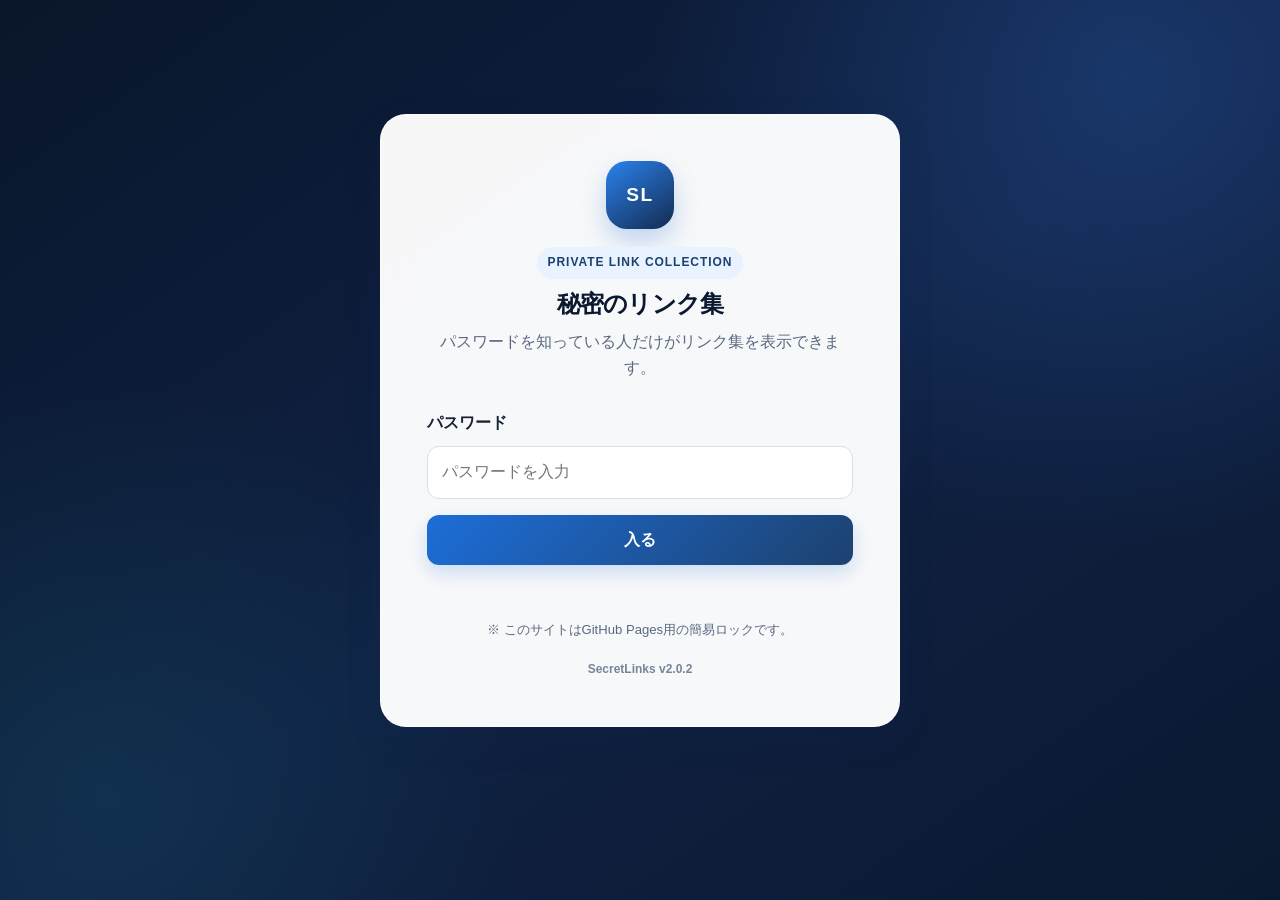
==== index.html @ 255f4581 "Add files via upload" ====
<!DOCTYPE html>
<html lang="ja">
<head>
  <meta charset="UTF-8" />
  <meta name="viewport" content="width=device-width, initial-scale=1.0" />
  <meta name="description" content="自作Webツールをまとめた個人用リンク集" />
  <meta name="theme-color" content="#0d1b33" />
  <meta name="color-scheme" content="light" />
  <title>Secret Links</title>
  <link rel="stylesheet" href="style.css" />
</head>
<body>
  <a class="skip-link" href="#linksTitle">本文へ移動</a>
  <main class="app">
    <section id="loginScreen" class="login-card" aria-labelledby="loginTitle">
      <div class="brand-mark" aria-hidden="true">SL</div>
      <p class="badge">Private Link Collection</p>
      <h1 id="loginTitle">秘密のリンク集</h1>
      <p class="description">パスワードを知っている人だけがリンク集を表示できます。</p>

      <form id="loginForm" class="login-form">
        <label for="passwordInput">パスワード</label>
        <input
          id="passwordInput"
          type="password"
          placeholder="パスワードを入力"
          autocomplete="current-password"
          required
        />
        <button type="submit" class="main-button">入る</button>
      </form>

      <p id="loginMessage" class="message" role="status" aria-live="polite"></p>
      <p class="note">※ このサイトはGitHub Pages用の簡易ロックです。</p>
      <p class="version-label">SecretLinks v2.0.2</p>
    </section>

    <section id="linksScreen" class="links-screen hidden" aria-labelledby="linksTitle">
      <header class="header">
        <div>
          <p class="badge"><span class="status-dot" aria-hidden="true"></span>Unlocked</p>
          <h1 id="linksTitle">リンク集</h1>
          <p class="description">自分で作ったツールをまとめる、自作ツールのホームです。</p>
        </div>
        <button id="logoutButton" class="logout-button" type="button">ログアウト</button>
      </header>

      <section class="portal-tools" aria-label="ツールの検索と表示切り替え">
        <div class="search-box">
          <span aria-hidden="true">🔎</span>
          <input id="searchInput" type="search" placeholder="ツール名・説明から検索" autocomplete="off" />
          <button id="clearSearchButton" class="clear-search hidden" type="button">クリア</button>
        </div>
        <div class="view-filter" aria-label="表示するツール">
          <button class="view-button active" type="button" data-view="all" aria-pressed="true">すべて</button>
          <button class="view-button" type="button" data-view="favorites" aria-pressed="false">★ お気に入り</button>
          <button class="view-button" type="button" data-view="recent" aria-pressed="false">🕘 最近使った</button>
        </div>
      </section>

      <section id="recentSection" class="quick-section hidden" aria-labelledby="recentTitle">
        <div class="quick-heading"><h2 id="recentTitle">最近使ったツール</h2><button id="clearRecentButton" type="button">履歴を消す</button></div>
        <div id="recentGrid" class="quick-grid"></div>
      </section>

      <nav class="category-filter" aria-label="ツールのカテゴリー">
        <button class="filter-button active" type="button" data-category="all" aria-pressed="true">すべて</button>
        <button class="filter-button" type="button" data-category="management" aria-pressed="false">時間・管理</button>
        <button class="filter-button" type="button" data-category="study" aria-pressed="false">文章・学習</button>
        <button class="filter-button" type="button" data-category="selection" aria-pressed="false">抽選・スポーツ</button>
        <button class="filter-button" type="button" data-category="design" aria-pressed="false">デザイン・画像</button>
        <button class="filter-button" type="button" data-category="development" aria-pressed="false">Web・開発</button>
        <button class="filter-button" type="button" data-category="game" aria-pressed="false">ゲーム</button>
      </nav>

      <p id="resultCount" class="result-count" aria-live="polite"></p>
      <section id="linkGrid" class="link-grid" aria-label="ツール一覧"></section>
      <p id="emptyMessage" class="empty-message hidden">条件に合うツールはありません。検索語やカテゴリーを変更してください。</p>
      <footer class="site-footer"><p>SecretLinks <span>v2.0.2</span></p><p>25 tools · Made for iPad and web</p></footer>
    </section>
  </main>

  <script src="script.js"></script>
</body>
</html>
---- style.css ----
:root {
  --navy-950: #0a1830;
  --navy-900: #132b4f;
  --navy-800: #1d416f;
  --blue-600: #1d6ed8;
  --blue-500: #2b82ef;
  --blue-100: #e9f3ff;
  --teal-500: #1aa6a6;
  --surface: #ffffff;
  --surface-soft: #f5f8fc;
  --surface-muted: #eaf0f7;
  --text: #172236;
  --text-soft: #5a6980;
  --border: #d7e0ec;
  --danger: #b4232f;
  --success: #18794e;
  --shadow-sm: 0 2px 10px rgba(20, 46, 82, .08);
  --shadow-md: 0 12px 36px rgba(20, 46, 82, .14);
  --radius-sm: 12px;
  --radius-md: 18px;
  --radius-lg: 26px;
  --focus: 0 0 0 4px rgba(43, 130, 239, .23);
}

* { box-sizing: border-box; }
html { scroll-behavior: smooth; -webkit-text-size-adjust: 100%; }
body {
  margin: 0;
  min-width: 320px;
  min-height: 100dvh;
  color: var(--text);
  background:
    radial-gradient(circle at 8% 0%, rgba(43,130,239,.18), transparent 35%),
    radial-gradient(circle at 95% 15%, rgba(26,166,166,.12), transparent 30%),
    linear-gradient(155deg, #eef5ff 0%, #f7f9fc 48%, #edf6f6 100%);
  font-family: -apple-system, BlinkMacSystemFont, "Hiragino Sans", "Yu Gothic", "Noto Sans JP", sans-serif;
  line-height: 1.65;
}
button, input { font: inherit; }
button, a { -webkit-tap-highlight-color: transparent; }
button { min-height: 44px; cursor: pointer; touch-action: manipulation; }
.hidden { display: none !important; }
.skip-link { position: fixed; left: 16px; top: -80px; z-index: 100; padding: 12px 18px; border-radius: 0 0 12px 12px; color: #fff; background: var(--navy-950); font-weight: 800; }
.skip-link:focus { top: 0; }

.app { width: min(1180px, calc(100% - 32px)); margin: 0 auto; padding: max(24px, env(safe-area-inset-top)) 0 max(40px, env(safe-area-inset-bottom)); }
.login-card { width: min(520px, 100%); margin: clamp(36px, 10vh, 100px) auto; padding: clamp(26px, 5vw, 46px); text-align: center; background: rgba(255,255,255,.94); border: 1px solid rgba(255,255,255,.8); border-radius: var(--radius-lg); box-shadow: var(--shadow-md); backdrop-filter: blur(14px); }
.brand-mark { display: grid; place-items: center; width: 68px; height: 68px; margin: 0 auto 18px; border-radius: 21px; color: #fff; background: linear-gradient(145deg, var(--blue-500), var(--navy-900)); box-shadow: 0 12px 24px rgba(29,110,216,.25); font-size: 1.2rem; font-weight: 900; letter-spacing: .08em; }
.badge { display: inline-flex; align-items: center; gap: 8px; margin: 0 0 10px; padding: 6px 11px; color: var(--navy-800); background: var(--blue-100); border-radius: 999px; font-size: .75rem; font-weight: 850; letter-spacing: .08em; text-transform: uppercase; }
.status-dot { width: 8px; height: 8px; border-radius: 50%; background: var(--success); box-shadow: 0 0 0 3px rgba(24,121,78,.14); }
h1, h2, p { margin-top: 0; }
h1 { margin-bottom: 10px; color: var(--navy-950); line-height: 1.26; letter-spacing: -.03em; }
.description { max-width: 680px; margin-bottom: 0; color: var(--text-soft); }
.login-form { display: grid; gap: 10px; margin-top: 28px; text-align: left; }
.login-form label { font-weight: 800; }
input[type="password"], input[type="search"] { width: 100%; min-height: 50px; border: 1px solid var(--border); border-radius: var(--radius-sm); color: var(--text); background: var(--surface); outline: 0; }
input[type="password"] { padding: 12px 14px; }
input:focus { border-color: var(--blue-500); box-shadow: var(--focus); background: #fff; }
.main-button { margin-top: 6px; padding: 12px 20px; border: 0; border-radius: var(--radius-sm); color: #fff; background: linear-gradient(135deg, var(--blue-600), var(--navy-800)); font-weight: 850; box-shadow: 0 8px 18px rgba(29,110,216,.2); }
.message { min-height: 1.6em; margin: 14px 0 0; font-weight: 800; }
.note { margin: 14px 0 0; color: var(--text-soft); font-size: .82rem; }
.version-label { margin: 20px 0 0; color: #77859a; font-size: .75rem; font-weight: 700; }

.links-screen { padding: clamp(18px, 3vw, 34px); background: rgba(255,255,255,.9); border: 1px solid rgba(255,255,255,.85); border-radius: var(--radius-lg); box-shadow: var(--shadow-md); backdrop-filter: blur(14px); }
.header { display: flex; align-items: flex-start; justify-content: space-between; gap: 24px; padding-bottom: 25px; border-bottom: 1px solid var(--border); }
.logout-button { flex: 0 0 auto; padding: 10px 16px; border: 1px solid #f0bcc2; border-radius: var(--radius-sm); color: var(--danger); background: #fff7f8; font-weight: 800; }
.portal-tools { display: grid; grid-template-columns: minmax(260px, 1fr) auto; gap: 14px; margin: 24px 0 18px; }
.search-box { display: flex; align-items: center; gap: 8px; min-height: 52px; padding: 0 8px 0 14px; border: 1px solid var(--border); border-radius: var(--radius-md); background: var(--surface-soft); }
.search-box:focus-within { border-color: var(--blue-500); box-shadow: var(--focus); background: #fff; }
.search-box input { min-width: 0; padding: 10px 4px; border: 0; background: transparent; box-shadow: none; }
.clear-search { padding: 8px 12px; border: 0; border-radius: 10px; color: var(--blue-600); background: var(--blue-100); font-weight: 800; }
.view-filter { display: grid; grid-template-columns: repeat(3, auto); gap: 8px; }
.view-button, .filter-button { padding: 9px 14px; border: 1px solid var(--border); border-radius: 999px; color: var(--text-soft); background: var(--surface); font-weight: 800; white-space: nowrap; }
.view-button.active, .filter-button.active { color: #fff; border-color: var(--navy-800); background: var(--navy-800); box-shadow: 0 7px 15px rgba(19,43,79,.18); }
.view-button.active::before, .filter-button.active::before { content: "✓ "; }
.filter-nav { display: flex; gap: 8px; overflow-x: auto; padding: 4px 2px 12px; scrollbar-width: thin; }
.quick-section { margin: 0 0 18px; padding: 18px; border: 1px solid #cfe2fb; border-radius: var(--radius-md); background: #f4f9ff; }
.quick-heading { display: flex; align-items: center; justify-content: space-between; gap: 15px; margin-bottom: 12px; }
.quick-heading h2 { margin: 0; font-size: 1rem; color: var(--navy-900); }
.quick-heading button { padding: 8px 12px; border: 1px solid var(--border); border-radius: 10px; color: var(--text-soft); background: #fff; font-weight: 750; }
.quick-grid { display: grid; grid-template-columns: repeat(auto-fit, minmax(180px, 1fr)); gap: 10px; }
.quick-link { display: flex; align-items: center; gap: 10px; min-height: 48px; padding: 10px 12px; border: 1px solid var(--border); border-radius: 12px; color: var(--text); background: #fff; text-decoration: none; }
.quick-link strong { font-size: .87rem; line-height: 1.35; }
.result-count { margin: 3px 2px 14px; color: var(--text-soft); font-size: .9rem; font-weight: 800; }
.link-grid { display: grid; grid-template-columns: repeat(auto-fit, minmax(min(100%, 250px), 1fr)); gap: 16px; }
.link-card { position: relative; min-height: 225px; overflow: hidden; border: 1px solid var(--border); border-radius: var(--radius-md); background: var(--surface); box-shadow: var(--shadow-sm); transition: transform .18s ease, box-shadow .18s ease, border-color .18s ease; }
.card-main-link { display: flex; flex-direction: column; height: 100%; min-height: 225px; padding: 25px 22px 22px; color: inherit; text-decoration: none; }
.card-main-link .icon { display: grid; place-items: center; width: 48px; height: 48px; margin-bottom: 17px; border-radius: 15px; background: var(--blue-100); font-size: 1.45rem; }
.card-main-link h2 { padding-right: 35px; margin-bottom: 8px; color: var(--navy-950); font-size: 1.06rem; line-height: 1.45; }
.card-main-link p { margin-bottom: 0; color: var(--text-soft); font-size: .9rem; }
.favorite-button { position: absolute; z-index: 2; top: 12px; right: 12px; display: grid; place-items: center; width: 44px; height: 44px; padding: 0; border: 1px solid var(--border); border-radius: 50%; color: #8793a5; background: rgba(255,255,255,.94); font-size: 1.25rem; }
.favorite-button.active { color: #aa7000; border-color: #f2cf78; background: #fff9df; }
.empty-message { padding: 30px 18px; border: 1px dashed var(--border); border-radius: var(--radius-md); color: var(--text-soft); background: var(--surface-soft); text-align: center; }
.site-footer { display: flex; justify-content: space-between; gap: 20px; margin-top: 32px; padding-top: 20px; border-top: 1px solid var(--border); color: var(--text-soft); font-size: .8rem; font-weight: 700; }
.site-footer p { margin: 0; }
.site-footer span { color: var(--blue-600); }

button:hover, .quick-link:hover { filter: brightness(.98); }
.link-card:hover { transform: translateY(-3px); border-color: #9fc4f3; box-shadow: 0 14px 28px rgba(20,46,82,.13); }
button:active, .quick-link:active, .link-card:active { transform: translateY(1px) scale(.99); }
a:focus-visible, button:focus-visible, input:focus-visible { outline: 3px solid var(--blue-500); outline-offset: 3px; }

@media (max-width: 820px) {
  .portal-tools { grid-template-columns: 1fr; }
  .view-filter { grid-template-columns: repeat(3, 1fr); }
  .view-button { white-space: normal; line-height: 1.3; }
  .link-grid { grid-template-columns: repeat(2, minmax(0, 1fr)); }
}
@media (max-width: 560px) {
  .app { width: min(100% - 20px, 1180px); padding-top: 12px; }
  .links-screen { padding: 20px 14px; border-radius: 20px; }
  .login-card { margin: 24px auto; padding: 28px 20px; }
  .header { flex-direction: column; }
  .logout-button { width: 100%; }
  .view-filter { grid-template-columns: 1fr; }
  .link-grid { grid-template-columns: 1fr; }
  .link-card, .card-main-link { min-height: 0; }
  .quick-heading, .site-footer { align-items: stretch; flex-direction: column; }
  .quick-heading button { width: 100%; }
}
@media (prefers-reduced-motion: reduce) {
  *, *::before, *::after { scroll-behavior: auto !important; transition: none !important; animation: none !important; }
}
@media (prefers-contrast: more) {
  :root { --border: #8390a2; --text-soft: #334155; }
  .link-card, .search-box, .view-button, .filter-button { border-width: 2px; }
}

/* v2.0.0 navy unified theme */
body {
  color: #f7f9ff;
  background:
    radial-gradient(circle at 88% 8%, rgba(36, 82, 154, .46), transparent 34%),
    radial-gradient(circle at 8% 88%, rgba(26, 166, 166, .12), transparent 30%),
    linear-gradient(145deg, #09162b 0%, #102143 52%, #0b1930 100%);
  background-attachment: fixed;
}

.links-screen {
  background: transparent;
  border: 0;
  border-radius: 0;
  box-shadow: none;
  backdrop-filter: none;
}

.header {
  min-height: 215px;
  align-items: center;
  padding: 28px 22px 34px;
  border-bottom: 0;
}

.header h1 {
  color: #ffffff;
  font-size: clamp(2.35rem, 6vw, 4.8rem);
  letter-spacing: -.045em;
}

.header .description {
  color: #c4cee0;
  font-size: clamp(.96rem, 1.8vw, 1.16rem);
}

.header .badge {
  color: #dbe9ff;
  background: #1b3b6a;
}

.logout-button {
  color: #ffffff;
  border-color: rgba(255,255,255,.16);
  background: #2c4775;
  box-shadow: 0 10px 22px rgba(0,0,0,.16);
}

.portal-tools,
.quick-section,
.filter-nav,
.link-grid,
.result-count,
.empty-message,
.site-footer {
  position: relative;
  z-index: 1;
}

.portal-tools {
  margin-top: 0;
  padding: 22px;
  border-radius: 24px 24px 0 0;
  background: #ffffff;
}

.search-box {
  border-color: #cbd8e8;
  background: #f3f7fc;
}

.view-button,
.filter-button {
  color: #52627a;
  border-color: #cfdaea;
  background: #ffffff;
}

.view-button.active,
.filter-button.active {
  color: #ffffff;
  border-color: #204b82;
  background: #204b82;
}

.quick-section {
  margin: 0;
  padding: 18px 22px 22px;
  border: 0;
  border-radius: 0;
  background: #ffffff;
}

.quick-section:not(.hidden)::before {
  content: "";
  position: absolute;
  inset: 8px 22px 0;
  z-index: -1;
  border: 1px solid #cfe1f7;
  border-radius: 18px;
  background: #f3f8ff;
}

.quick-heading,
.quick-grid {
  margin-left: 18px;
  margin-right: 18px;
}

.filter-nav {
  margin: 0;
  padding: 18px 22px 12px;
  background: #ffffff;
}

.result-count {
  margin: 0;
  padding: 0 24px 14px;
  color: #5a6980;
  background: #ffffff;
}

.link-grid {
  margin: 0;
  padding: 0 22px 28px;
  background: #ffffff;
}

.link-card {
  border-color: #d4dfed;
  background: #ffffff;
  box-shadow: 0 8px 22px rgba(15, 39, 74, .08);
}

.empty-message {
  margin: 0;
  color: #5a6980;
  border: 0;
  border-radius: 0;
  background: #ffffff;
}

.site-footer {
  margin-top: 0;
  padding: 22px 24px 26px;
  color: #9fadc2;
  border-top: 1px solid rgba(255,255,255,.13);
  background: transparent;
}

.site-footer span { color: #8dbfff; }

.login-card {
  color: var(--text);
  background: rgba(255,255,255,.97);
}

.login-card h1 { color: var(--navy-950); }

@media (max-width: 820px) {
  .header { min-height: 185px; }
}

@media (max-width: 560px) {
  .links-screen { padding: 8px 0 0; }
  .header { min-height: 0; padding: 22px 10px 30px; }
  .header h1 { font-size: 2.55rem; }
  .logout-button { width: 100%; }
  .portal-tools { padding: 16px; border-radius: 20px 20px 0 0; }
  .quick-section { padding: 14px 16px 18px; }
  .quick-section:not(.hidden)::before { inset: 5px 16px 0; }
  .quick-heading, .quick-grid { margin-left: 12px; margin-right: 12px; }
  .filter-nav { padding: 15px 16px 10px; }
  .result-count { padding: 0 18px 12px; }
  .link-grid { padding: 0 16px 22px; }
  .site-footer { padding-left: 18px; padding-right: 18px; }
}

/* v2.0.1 category spacing fix */
.filter-nav {
  flex-wrap: wrap;
  gap: 12px;
  overflow-x: visible;
  padding: 26px 28px 18px;
}

.filter-button {
  flex: 0 0 auto;
  min-height: 50px;
  padding: 10px 18px;
  line-height: 1.35;
}

.result-count {
  padding: 2px 30px 22px;
}

.link-grid {
  padding-top: 4px;
}

@media (max-width: 820px) {
  .filter-nav {
    gap: 10px;
    padding: 22px 22px 16px;
  }

  .filter-button {
    min-height: 48px;
    padding: 9px 15px;
  }

  .result-count {
    padding: 2px 24px 20px;
  }
}

@media (max-width: 560px) {
  .filter-nav {
    display: grid;
    grid-template-columns: repeat(2, minmax(0, 1fr));
    gap: 10px;
    padding: 20px 16px 16px;
  }

  .filter-button {
    width: 100%;
    white-space: normal;
  }

  .filter-button:first-child,
  .filter-button:last-child {
    grid-column: auto;
  }

  .result-count {
    padding: 2px 18px 18px;
  }
}

/* v2.0.2 category section vertical spacing fix */
.filter-nav {
  margin-top: 28px;
  padding: 24px 28px 16px;
  border-radius: 24px 24px 0 0;
  background: #ffffff;
}

.result-count {
  margin: 0;
  padding: 8px 30px 26px;
  background: #ffffff;
}

.link-grid {
  padding-top: 28px;
  border-top: 1px solid #e2e9f2;
}

@media (max-width: 820px) {
  .filter-nav {
    margin-top: 24px;
    padding: 22px 22px 14px;
  }

  .result-count {
    padding: 8px 24px 22px;
  }

  .link-grid {
    padding-top: 24px;
  }
}

@media (max-width: 560px) {
  .filter-nav {
    margin-top: 20px;
    padding: 20px 16px 14px;
    border-radius: 20px 20px 0 0;
  }

  .result-count {
    padding: 8px 18px 20px;
  }

  .link-grid {
    padding-top: 20px;
  }
}
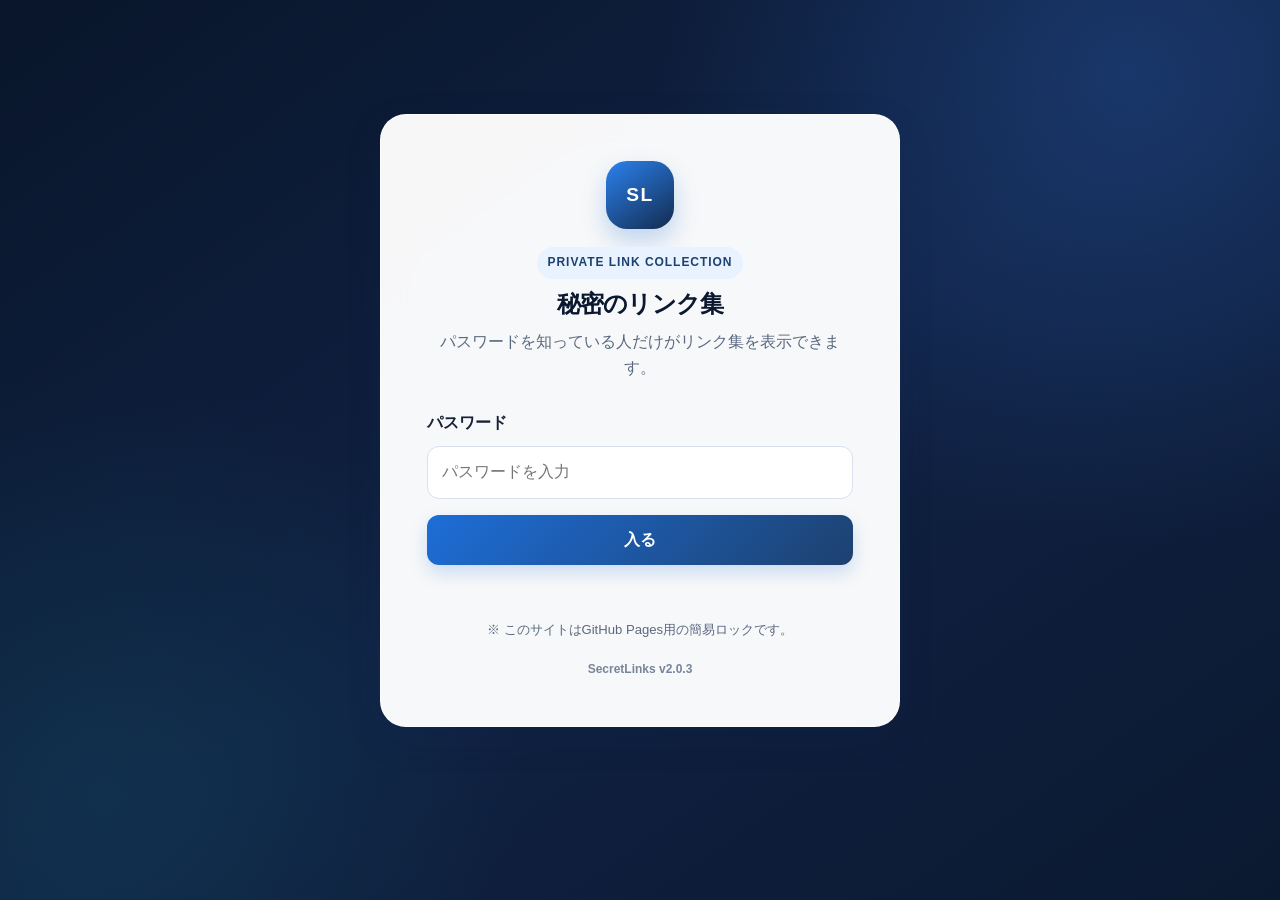
==== commit 567a63da: "Add files via upload" ====
--- a/index.html
+++ b/index.html
@@ -7,7 +7,7 @@
   <meta name="theme-color" content="#0d1b33" />
   <meta name="color-scheme" content="light" />
   <title>Secret Links</title>
-  <link rel="stylesheet" href="style.css" />
+  <link rel="stylesheet" href="style.css?v=203" />
 </head>
 <body>
   <a class="skip-link" href="#linksTitle">本文へ移動</a>
@@ -32,7 +32,7 @@
 
       <p id="loginMessage" class="message" role="status" aria-live="polite"></p>
       <p class="note">※ このサイトはGitHub Pages用の簡易ロックです。</p>
-      <p class="version-label">SecretLinks v2.0.2</p>
+      <p class="version-label">SecretLinks v2.0.3</p>
     </section>
 
     <section id="linksScreen" class="links-screen hidden" aria-labelledby="linksTitle">
@@ -76,10 +76,10 @@
       <p id="resultCount" class="result-count" aria-live="polite"></p>
       <section id="linkGrid" class="link-grid" aria-label="ツール一覧"></section>
       <p id="emptyMessage" class="empty-message hidden">条件に合うツールはありません。検索語やカテゴリーを変更してください。</p>
-      <footer class="site-footer"><p>SecretLinks <span>v2.0.2</span></p><p>25 tools · Made for iPad and web</p></footer>
+      <footer class="site-footer"><p>SecretLinks <span>v2.0.3</span></p><p>25 tools · Made for iPad and web</p></footer>
     </section>
   </main>
 
-  <script src="script.js"></script>
+  <script src="script.js?v=203"></script>
 </body>
 </html>
--- a/style.css
+++ b/style.css
@@ -415,3 +415,66 @@
     padding-top: 20px;
   }
 }
+
+/* v2.0.3 actual category selector fix */
+.category-filter {
+  display: flex;
+  flex-wrap: wrap;
+  gap: 12px;
+  overflow: visible;
+  margin: 32px 0 0;
+  padding: 26px 30px 18px;
+  border-radius: 24px 24px 0 0;
+  background: #ffffff;
+}
+
+.category-filter + .result-count {
+  margin: 0;
+  padding: 10px 30px 30px;
+  background: #ffffff;
+}
+
+.category-filter + .result-count + .link-grid {
+  padding-top: 30px;
+  border-top: 1px solid #e2e9f2;
+}
+
+@media (max-width: 820px) {
+  .category-filter {
+    gap: 10px;
+    margin-top: 28px;
+    padding: 24px 24px 16px;
+  }
+
+  .category-filter + .result-count {
+    padding: 10px 24px 26px;
+  }
+
+  .category-filter + .result-count + .link-grid {
+    padding-top: 26px;
+  }
+}
+
+@media (max-width: 560px) {
+  .category-filter {
+    display: grid;
+    grid-template-columns: repeat(2, minmax(0, 1fr));
+    gap: 10px;
+    margin-top: 22px;
+    padding: 20px 16px 16px;
+    border-radius: 20px 20px 0 0;
+  }
+
+  .category-filter .filter-button {
+    width: 100%;
+    white-space: normal;
+  }
+
+  .category-filter + .result-count {
+    padding: 10px 18px 22px;
+  }
+
+  .category-filter + .result-count + .link-grid {
+    padding-top: 22px;
+  }
+}
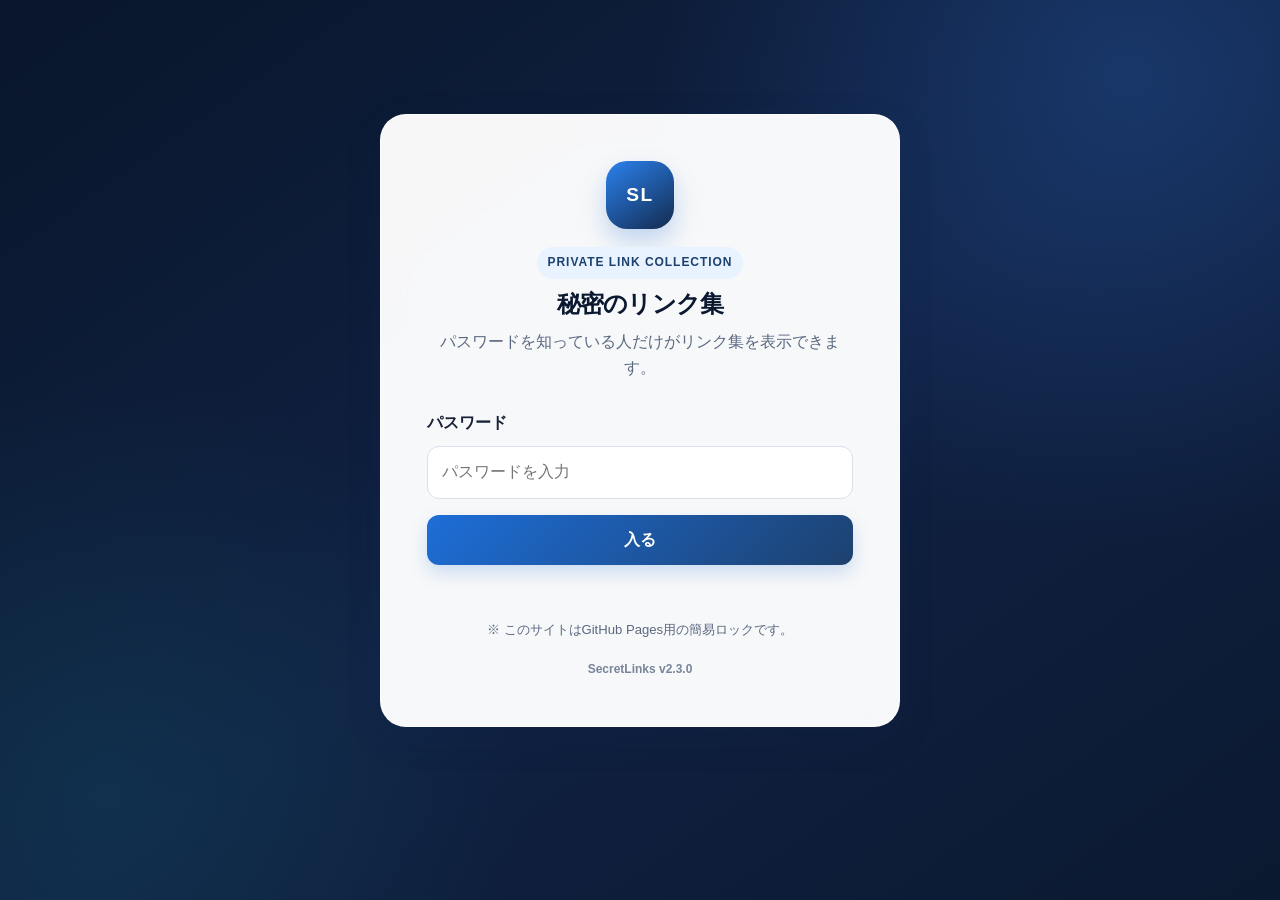
==== commit 35ba3f99: "Add files via upload" ====
--- a/index.html
+++ b/index.html
@@ -8,6 +8,11 @@
   <meta name="color-scheme" content="light" />
   <title>Secret Links</title>
   <link rel="stylesheet" href="style.css?v=203" />
+  <link rel="manifest" href="manifest.webmanifest?v=230" />
+  <link rel="apple-touch-icon" href="icons/icon-192.png?v=230" />
+  <meta name="apple-mobile-web-app-capable" content="yes" />
+  <meta name="apple-mobile-web-app-status-bar-style" content="black-translucent" />
+  <meta name="apple-mobile-web-app-title" content="SecretLinks" />
 </head>
 <body>
   <a class="skip-link" href="#linksTitle">本文へ移動</a>
@@ -32,7 +37,7 @@
 
       <p id="loginMessage" class="message" role="status" aria-live="polite"></p>
       <p class="note">※ このサイトはGitHub Pages用の簡易ロックです。</p>
-      <p class="version-label">SecretLinks v2.0.3</p>
+      <p class="version-label">SecretLinks v2.3.0</p>
     </section>
 
     <section id="linksScreen" class="links-screen hidden" aria-labelledby="linksTitle">
@@ -76,10 +81,19 @@
       <p id="resultCount" class="result-count" aria-live="polite"></p>
       <section id="linkGrid" class="link-grid" aria-label="ツール一覧"></section>
       <p id="emptyMessage" class="empty-message hidden">条件に合うツールはありません。検索語やカテゴリーを変更してください。</p>
-      <footer class="site-footer"><p>SecretLinks <span>v2.0.3</span></p><p>25 tools · Made for iPad and web</p></footer>
+      <footer class="site-footer"><p>SecretLinks <span>v2.3.0</span></p><p>25 tools · Made for iPad and web</p></footer>
     </section>
   </main>
 
   <script src="script.js?v=203"></script>
+  <script>
+    if ("serviceWorker" in navigator) {
+      window.addEventListener("load", () => {
+        navigator.serviceWorker.register("./sw.js?v=230").catch((error) => {
+          console.error("Service Worker registration failed:", error);
+        });
+      });
+    }
+  </script>
 </body>
 </html>
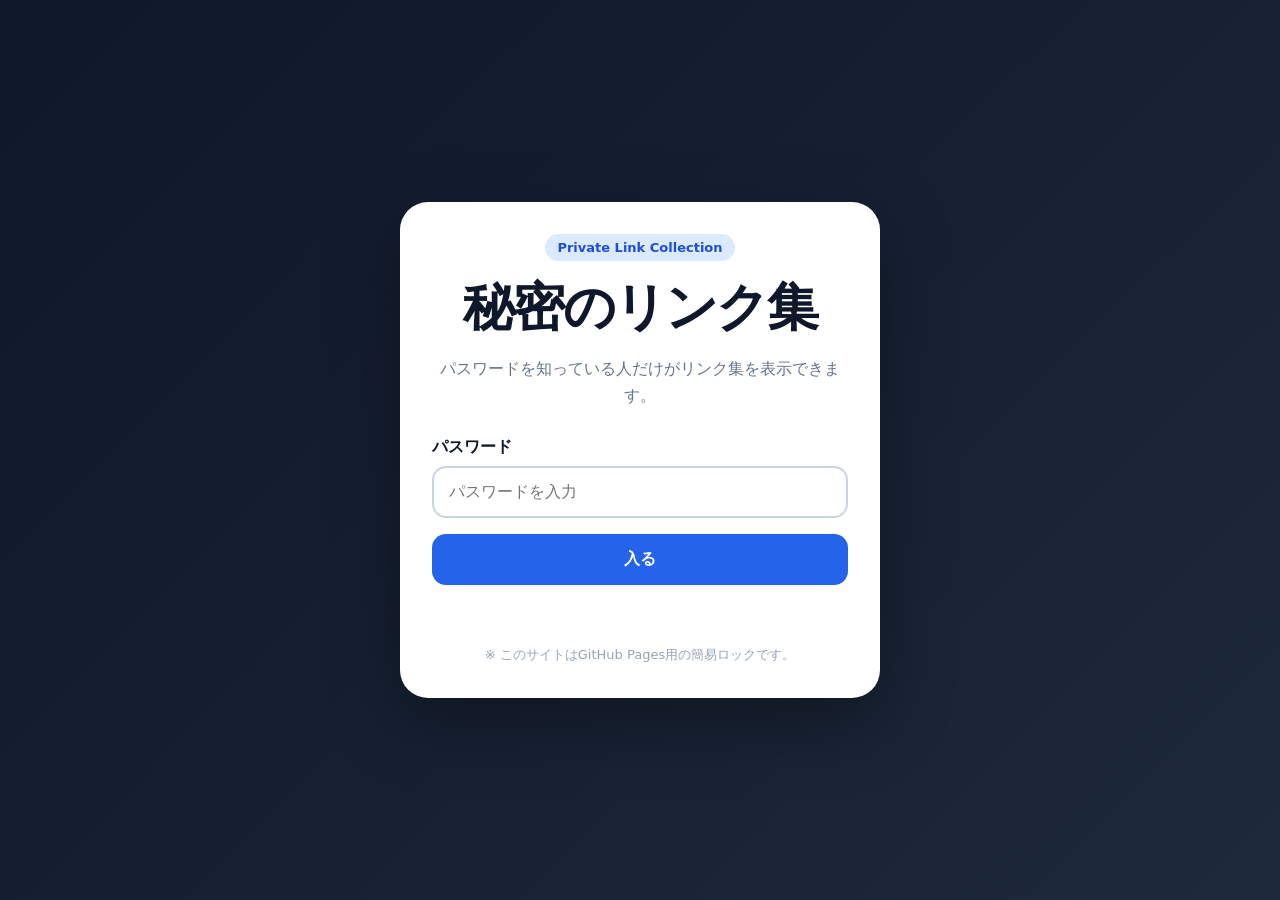
==== commit 85ea2122: "Add files via upload" ====
--- a/index.html
+++ b/index.html
@@ -4,21 +4,12 @@
   <meta charset="UTF-8" />
   <meta name="viewport" content="width=device-width, initial-scale=1.0" />
   <meta name="description" content="自作Webツールをまとめた個人用リンク集" />
-  <meta name="theme-color" content="#0d1b33" />
-  <meta name="color-scheme" content="light" />
   <title>Secret Links</title>
-  <link rel="stylesheet" href="style.css?v=203" />
-  <link rel="manifest" href="manifest.webmanifest?v=230" />
-  <link rel="apple-touch-icon" href="icons/icon-192.png?v=230" />
-  <meta name="apple-mobile-web-app-capable" content="yes" />
-  <meta name="apple-mobile-web-app-status-bar-style" content="black-translucent" />
-  <meta name="apple-mobile-web-app-title" content="SecretLinks" />
+  <link rel="stylesheet" href="style.css" />
 </head>
 <body>
-  <a class="skip-link" href="#linksTitle">本文へ移動</a>
   <main class="app">
     <section id="loginScreen" class="login-card" aria-labelledby="loginTitle">
-      <div class="brand-mark" aria-hidden="true">SL</div>
       <p class="badge">Private Link Collection</p>
       <h1 id="loginTitle">秘密のリンク集</h1>
       <p class="description">パスワードを知っている人だけがリンク集を表示できます。</p>
@@ -37,15 +28,14 @@
 
       <p id="loginMessage" class="message" role="status" aria-live="polite"></p>
       <p class="note">※ このサイトはGitHub Pages用の簡易ロックです。</p>
-      <p class="version-label">SecretLinks v2.3.0</p>
     </section>
 
     <section id="linksScreen" class="links-screen hidden" aria-labelledby="linksTitle">
       <header class="header">
         <div>
-          <p class="badge"><span class="status-dot" aria-hidden="true"></span>Unlocked</p>
+          <p class="badge">Unlocked</p>
           <h1 id="linksTitle">リンク集</h1>
-          <p class="description">自分で作ったツールをまとめる、自作ツールのホームです。</p>
+          <p class="description">自分で作ったツールをまとめるページです。</p>
         </div>
         <button id="logoutButton" class="logout-button" type="button">ログアウト</button>
       </header>
@@ -80,20 +70,10 @@
 
       <p id="resultCount" class="result-count" aria-live="polite"></p>
       <section id="linkGrid" class="link-grid" aria-label="ツール一覧"></section>
-      <p id="emptyMessage" class="empty-message hidden">条件に合うツールはありません。検索語やカテゴリーを変更してください。</p>
-      <footer class="site-footer"><p>SecretLinks <span>v2.3.0</span></p><p>25 tools · Made for iPad and web</p></footer>
+      <p id="emptyMessage" class="empty-message hidden">条件に合うツールはありません。</p>
     </section>
   </main>
 
-  <script src="script.js?v=203"></script>
-  <script>
-    if ("serviceWorker" in navigator) {
-      window.addEventListener("load", () => {
-        navigator.serviceWorker.register("./sw.js?v=230").catch((error) => {
-          console.error("Service Worker registration failed:", error);
-        });
-      });
-    }
-  </script>
+  <script src="script.js"></script>
 </body>
 </html>
--- a/style.css
+++ b/style.css
@@ -1,480 +1,308 @@
-:root {
-  --navy-950: #0a1830;
-  --navy-900: #132b4f;
-  --navy-800: #1d416f;
-  --blue-600: #1d6ed8;
-  --blue-500: #2b82ef;
-  --blue-100: #e9f3ff;
-  --teal-500: #1aa6a6;
-  --surface: #ffffff;
-  --surface-soft: #f5f8fc;
-  --surface-muted: #eaf0f7;
-  --text: #172236;
-  --text-soft: #5a6980;
-  --border: #d7e0ec;
-  --danger: #b4232f;
-  --success: #18794e;
-  --shadow-sm: 0 2px 10px rgba(20, 46, 82, .08);
-  --shadow-md: 0 12px 36px rgba(20, 46, 82, .14);
-  --radius-sm: 12px;
-  --radius-md: 18px;
-  --radius-lg: 26px;
-  --focus: 0 0 0 4px rgba(43, 130, 239, .23);
-}
-
-* { box-sizing: border-box; }
-html { scroll-behavior: smooth; -webkit-text-size-adjust: 100%; }
+* {
+  box-sizing: border-box;
+}
+
 body {
   margin: 0;
-  min-width: 320px;
-  min-height: 100dvh;
-  color: var(--text);
-  background:
-    radial-gradient(circle at 8% 0%, rgba(43,130,239,.18), transparent 35%),
-    radial-gradient(circle at 95% 15%, rgba(26,166,166,.12), transparent 30%),
-    linear-gradient(155deg, #eef5ff 0%, #f7f9fc 48%, #edf6f6 100%);
-  font-family: -apple-system, BlinkMacSystemFont, "Hiragino Sans", "Yu Gothic", "Noto Sans JP", sans-serif;
-  line-height: 1.65;
-}
-button, input { font: inherit; }
-button, a { -webkit-tap-highlight-color: transparent; }
-button { min-height: 44px; cursor: pointer; touch-action: manipulation; }
-.hidden { display: none !important; }
-.skip-link { position: fixed; left: 16px; top: -80px; z-index: 100; padding: 12px 18px; border-radius: 0 0 12px 12px; color: #fff; background: var(--navy-950); font-weight: 800; }
-.skip-link:focus { top: 0; }
-
-.app { width: min(1180px, calc(100% - 32px)); margin: 0 auto; padding: max(24px, env(safe-area-inset-top)) 0 max(40px, env(safe-area-inset-bottom)); }
-.login-card { width: min(520px, 100%); margin: clamp(36px, 10vh, 100px) auto; padding: clamp(26px, 5vw, 46px); text-align: center; background: rgba(255,255,255,.94); border: 1px solid rgba(255,255,255,.8); border-radius: var(--radius-lg); box-shadow: var(--shadow-md); backdrop-filter: blur(14px); }
-.brand-mark { display: grid; place-items: center; width: 68px; height: 68px; margin: 0 auto 18px; border-radius: 21px; color: #fff; background: linear-gradient(145deg, var(--blue-500), var(--navy-900)); box-shadow: 0 12px 24px rgba(29,110,216,.25); font-size: 1.2rem; font-weight: 900; letter-spacing: .08em; }
-.badge { display: inline-flex; align-items: center; gap: 8px; margin: 0 0 10px; padding: 6px 11px; color: var(--navy-800); background: var(--blue-100); border-radius: 999px; font-size: .75rem; font-weight: 850; letter-spacing: .08em; text-transform: uppercase; }
-.status-dot { width: 8px; height: 8px; border-radius: 50%; background: var(--success); box-shadow: 0 0 0 3px rgba(24,121,78,.14); }
-h1, h2, p { margin-top: 0; }
-h1 { margin-bottom: 10px; color: var(--navy-950); line-height: 1.26; letter-spacing: -.03em; }
-.description { max-width: 680px; margin-bottom: 0; color: var(--text-soft); }
-.login-form { display: grid; gap: 10px; margin-top: 28px; text-align: left; }
-.login-form label { font-weight: 800; }
-input[type="password"], input[type="search"] { width: 100%; min-height: 50px; border: 1px solid var(--border); border-radius: var(--radius-sm); color: var(--text); background: var(--surface); outline: 0; }
-input[type="password"] { padding: 12px 14px; }
-input:focus { border-color: var(--blue-500); box-shadow: var(--focus); background: #fff; }
-.main-button { margin-top: 6px; padding: 12px 20px; border: 0; border-radius: var(--radius-sm); color: #fff; background: linear-gradient(135deg, var(--blue-600), var(--navy-800)); font-weight: 850; box-shadow: 0 8px 18px rgba(29,110,216,.2); }
-.message { min-height: 1.6em; margin: 14px 0 0; font-weight: 800; }
-.note { margin: 14px 0 0; color: var(--text-soft); font-size: .82rem; }
-.version-label { margin: 20px 0 0; color: #77859a; font-size: .75rem; font-weight: 700; }
-
-.links-screen { padding: clamp(18px, 3vw, 34px); background: rgba(255,255,255,.9); border: 1px solid rgba(255,255,255,.85); border-radius: var(--radius-lg); box-shadow: var(--shadow-md); backdrop-filter: blur(14px); }
-.header { display: flex; align-items: flex-start; justify-content: space-between; gap: 24px; padding-bottom: 25px; border-bottom: 1px solid var(--border); }
-.logout-button { flex: 0 0 auto; padding: 10px 16px; border: 1px solid #f0bcc2; border-radius: var(--radius-sm); color: var(--danger); background: #fff7f8; font-weight: 800; }
-.portal-tools { display: grid; grid-template-columns: minmax(260px, 1fr) auto; gap: 14px; margin: 24px 0 18px; }
-.search-box { display: flex; align-items: center; gap: 8px; min-height: 52px; padding: 0 8px 0 14px; border: 1px solid var(--border); border-radius: var(--radius-md); background: var(--surface-soft); }
-.search-box:focus-within { border-color: var(--blue-500); box-shadow: var(--focus); background: #fff; }
-.search-box input { min-width: 0; padding: 10px 4px; border: 0; background: transparent; box-shadow: none; }
-.clear-search { padding: 8px 12px; border: 0; border-radius: 10px; color: var(--blue-600); background: var(--blue-100); font-weight: 800; }
-.view-filter { display: grid; grid-template-columns: repeat(3, auto); gap: 8px; }
-.view-button, .filter-button { padding: 9px 14px; border: 1px solid var(--border); border-radius: 999px; color: var(--text-soft); background: var(--surface); font-weight: 800; white-space: nowrap; }
-.view-button.active, .filter-button.active { color: #fff; border-color: var(--navy-800); background: var(--navy-800); box-shadow: 0 7px 15px rgba(19,43,79,.18); }
-.view-button.active::before, .filter-button.active::before { content: "✓ "; }
-.filter-nav { display: flex; gap: 8px; overflow-x: auto; padding: 4px 2px 12px; scrollbar-width: thin; }
-.quick-section { margin: 0 0 18px; padding: 18px; border: 1px solid #cfe2fb; border-radius: var(--radius-md); background: #f4f9ff; }
-.quick-heading { display: flex; align-items: center; justify-content: space-between; gap: 15px; margin-bottom: 12px; }
-.quick-heading h2 { margin: 0; font-size: 1rem; color: var(--navy-900); }
-.quick-heading button { padding: 8px 12px; border: 1px solid var(--border); border-radius: 10px; color: var(--text-soft); background: #fff; font-weight: 750; }
-.quick-grid { display: grid; grid-template-columns: repeat(auto-fit, minmax(180px, 1fr)); gap: 10px; }
-.quick-link { display: flex; align-items: center; gap: 10px; min-height: 48px; padding: 10px 12px; border: 1px solid var(--border); border-radius: 12px; color: var(--text); background: #fff; text-decoration: none; }
-.quick-link strong { font-size: .87rem; line-height: 1.35; }
-.result-count { margin: 3px 2px 14px; color: var(--text-soft); font-size: .9rem; font-weight: 800; }
-.link-grid { display: grid; grid-template-columns: repeat(auto-fit, minmax(min(100%, 250px), 1fr)); gap: 16px; }
-.link-card { position: relative; min-height: 225px; overflow: hidden; border: 1px solid var(--border); border-radius: var(--radius-md); background: var(--surface); box-shadow: var(--shadow-sm); transition: transform .18s ease, box-shadow .18s ease, border-color .18s ease; }
-.card-main-link { display: flex; flex-direction: column; height: 100%; min-height: 225px; padding: 25px 22px 22px; color: inherit; text-decoration: none; }
-.card-main-link .icon { display: grid; place-items: center; width: 48px; height: 48px; margin-bottom: 17px; border-radius: 15px; background: var(--blue-100); font-size: 1.45rem; }
-.card-main-link h2 { padding-right: 35px; margin-bottom: 8px; color: var(--navy-950); font-size: 1.06rem; line-height: 1.45; }
-.card-main-link p { margin-bottom: 0; color: var(--text-soft); font-size: .9rem; }
-.favorite-button { position: absolute; z-index: 2; top: 12px; right: 12px; display: grid; place-items: center; width: 44px; height: 44px; padding: 0; border: 1px solid var(--border); border-radius: 50%; color: #8793a5; background: rgba(255,255,255,.94); font-size: 1.25rem; }
-.favorite-button.active { color: #aa7000; border-color: #f2cf78; background: #fff9df; }
-.empty-message { padding: 30px 18px; border: 1px dashed var(--border); border-radius: var(--radius-md); color: var(--text-soft); background: var(--surface-soft); text-align: center; }
-.site-footer { display: flex; justify-content: space-between; gap: 20px; margin-top: 32px; padding-top: 20px; border-top: 1px solid var(--border); color: var(--text-soft); font-size: .8rem; font-weight: 700; }
-.site-footer p { margin: 0; }
-.site-footer span { color: var(--blue-600); }
-
-button:hover, .quick-link:hover { filter: brightness(.98); }
-.link-card:hover { transform: translateY(-3px); border-color: #9fc4f3; box-shadow: 0 14px 28px rgba(20,46,82,.13); }
-button:active, .quick-link:active, .link-card:active { transform: translateY(1px) scale(.99); }
-a:focus-visible, button:focus-visible, input:focus-visible { outline: 3px solid var(--blue-500); outline-offset: 3px; }
-
-@media (max-width: 820px) {
-  .portal-tools { grid-template-columns: 1fr; }
-  .view-filter { grid-template-columns: repeat(3, 1fr); }
-  .view-button { white-space: normal; line-height: 1.3; }
-  .link-grid { grid-template-columns: repeat(2, minmax(0, 1fr)); }
-}
+  font-family: system-ui, -apple-system, BlinkMacSystemFont, "Segoe UI", sans-serif;
+  background: linear-gradient(135deg, #0f172a, #1e293b);
+  color: #0f172a;
+}
+
+.app {
+  min-height: 100vh;
+  width: min(1100px, 100%);
+  margin: 0 auto;
+  padding: 32px 16px;
+  display: flex;
+  align-items: center;
+  justify-content: center;
+}
+
+.login-card {
+  width: 100%;
+  max-width: 480px;
+  background: #ffffff;
+  border-radius: 28px;
+  padding: 32px;
+  box-shadow: 0 24px 70px rgba(0, 0, 0, 0.35);
+  text-align: center;
+}
+
+.badge {
+  display: inline-block;
+  margin: 0 0 12px;
+  padding: 6px 12px;
+  border-radius: 999px;
+  background: #dbeafe;
+  color: #1d4ed8;
+  font-size: 13px;
+  font-weight: 800;
+}
+
+h1 {
+  margin: 0;
+  font-size: clamp(32px, 6vw, 52px);
+  letter-spacing: -0.04em;
+}
+
+.description {
+  margin: 12px 0 0;
+  color: #64748b;
+  line-height: 1.7;
+}
+
+.login-form {
+  margin-top: 28px;
+  text-align: left;
+}
+
+.login-form label {
+  display: block;
+  margin-bottom: 8px;
+  font-weight: 800;
+}
+
+input {
+  width: 100%;
+  padding: 15px;
+  border: 2px solid #cbd5e1;
+  border-radius: 14px;
+  font-size: 16px;
+  outline: none;
+}
+
+input:focus {
+  border-color: #2563eb;
+}
+
+button {
+  border: none;
+  border-radius: 14px;
+  font-weight: 800;
+  cursor: pointer;
+}
+
+.main-button {
+  width: 100%;
+  margin-top: 16px;
+  padding: 15px;
+  background: #2563eb;
+  color: #ffffff;
+  font-size: 16px;
+}
+
+.main-button:hover {
+  background: #1d4ed8;
+}
+
+.message {
+  min-height: 24px;
+  margin: 16px 0 0;
+  color: #dc2626;
+  font-weight: 700;
+}
+
+.note {
+  margin: 20px 0 0;
+  color: #94a3b8;
+  font-size: 13px;
+  line-height: 1.6;
+}
+
+.hidden {
+  display: none;
+}
+
+.links-screen {
+  width: 100%;
+}
+
+.header {
+  display: flex;
+  justify-content: space-between;
+  align-items: flex-start;
+  gap: 16px;
+  margin-bottom: 28px;
+  color: #ffffff;
+}
+
+.header .description {
+  color: #cbd5e1;
+}
+
+.logout-button {
+  padding: 12px 16px;
+  background: #fee2e2;
+  color: #b91c1c;
+  white-space: nowrap;
+}
+
+.logout-button:hover {
+  background: #fecaca;
+}
+
+.link-grid {
+  display: grid;
+  grid-template-columns: repeat(3, 1fr);
+  gap: 18px;
+}
+
+.link-card {
+  display: block;
+  min-height: 190px;
+  padding: 24px;
+  border-radius: 24px;
+  background: #ffffff;
+  color: #0f172a;
+  text-decoration: none;
+  box-shadow: 0 18px 45px rgba(0, 0, 0, 0.25);
+  transition: transform 0.2s, box-shadow 0.2s;
+}
+
+.link-card:hover {
+  transform: translateY(-6px);
+  box-shadow: 0 24px 60px rgba(0, 0, 0, 0.32);
+}
+
+.icon {
+  display: inline-flex;
+  width: 48px;
+  height: 48px;
+  align-items: center;
+  justify-content: center;
+  border-radius: 16px;
+  background: #eff6ff;
+  font-size: 26px;
+}
+
+.link-card h2 {
+  margin: 18px 0 8px;
+  font-size: 20px;
+}
+
+.link-card p {
+  margin: 0;
+  color: #64748b;
+  line-height: 1.6;
+}
+
+@media (max-width: 860px) {
+  .app {
+    align-items: flex-start;
+  }
+
+  .header {
+    flex-direction: column;
+  }
+
+  .link-grid {
+    grid-template-columns: repeat(2, 1fr);
+  }
+}
+
 @media (max-width: 560px) {
-  .app { width: min(100% - 20px, 1180px); padding-top: 12px; }
-  .links-screen { padding: 20px 14px; border-radius: 20px; }
-  .login-card { margin: 24px auto; padding: 28px 20px; }
-  .header { flex-direction: column; }
-  .logout-button { width: 100%; }
-  .view-filter { grid-template-columns: 1fr; }
-  .link-grid { grid-template-columns: 1fr; }
-  .link-card, .card-main-link { min-height: 0; }
-  .quick-heading, .site-footer { align-items: stretch; flex-direction: column; }
-  .quick-heading button { width: 100%; }
-}
-@media (prefers-reduced-motion: reduce) {
-  *, *::before, *::after { scroll-behavior: auto !important; transition: none !important; animation: none !important; }
-}
-@media (prefers-contrast: more) {
-  :root { --border: #8390a2; --text-soft: #334155; }
-  .link-card, .search-box, .view-button, .filter-button { border-width: 2px; }
-}
-
-/* v2.0.0 navy unified theme */
-body {
-  color: #f7f9ff;
-  background:
-    radial-gradient(circle at 88% 8%, rgba(36, 82, 154, .46), transparent 34%),
-    radial-gradient(circle at 8% 88%, rgba(26, 166, 166, .12), transparent 30%),
-    linear-gradient(145deg, #09162b 0%, #102143 52%, #0b1930 100%);
-  background-attachment: fixed;
-}
-
-.links-screen {
-  background: transparent;
-  border: 0;
-  border-radius: 0;
-  box-shadow: none;
-  backdrop-filter: none;
-}
-
-.header {
-  min-height: 215px;
-  align-items: center;
-  padding: 28px 22px 34px;
-  border-bottom: 0;
-}
-
-.header h1 {
-  color: #ffffff;
-  font-size: clamp(2.35rem, 6vw, 4.8rem);
-  letter-spacing: -.045em;
-}
-
-.header .description {
-  color: #c4cee0;
-  font-size: clamp(.96rem, 1.8vw, 1.16rem);
-}
-
-.header .badge {
-  color: #dbe9ff;
-  background: #1b3b6a;
-}
-
-.logout-button {
-  color: #ffffff;
-  border-color: rgba(255,255,255,.16);
-  background: #2c4775;
-  box-shadow: 0 10px 22px rgba(0,0,0,.16);
-}
-
-.portal-tools,
-.quick-section,
-.filter-nav,
-.link-grid,
-.result-count,
-.empty-message,
-.site-footer {
-  position: relative;
-  z-index: 1;
-}
-
-.portal-tools {
-  margin-top: 0;
-  padding: 22px;
-  border-radius: 24px 24px 0 0;
-  background: #ffffff;
-}
-
-.search-box {
-  border-color: #cbd8e8;
-  background: #f3f7fc;
-}
-
-.view-button,
-.filter-button {
-  color: #52627a;
-  border-color: #cfdaea;
-  background: #ffffff;
-}
-
-.view-button.active,
-.filter-button.active {
-  color: #ffffff;
-  border-color: #204b82;
-  background: #204b82;
-}
-
-.quick-section {
-  margin: 0;
-  padding: 18px 22px 22px;
-  border: 0;
-  border-radius: 0;
-  background: #ffffff;
-}
-
-.quick-section:not(.hidden)::before {
-  content: "";
-  position: absolute;
-  inset: 8px 22px 0;
-  z-index: -1;
-  border: 1px solid #cfe1f7;
-  border-radius: 18px;
-  background: #f3f8ff;
-}
-
-.quick-heading,
-.quick-grid {
-  margin-left: 18px;
-  margin-right: 18px;
-}
-
-.filter-nav {
-  margin: 0;
-  padding: 18px 22px 12px;
-  background: #ffffff;
-}
-
-.result-count {
-  margin: 0;
-  padding: 0 24px 14px;
-  color: #5a6980;
-  background: #ffffff;
-}
-
-.link-grid {
-  margin: 0;
-  padding: 0 22px 28px;
-  background: #ffffff;
-}
-
-.link-card {
-  border-color: #d4dfed;
-  background: #ffffff;
-  box-shadow: 0 8px 22px rgba(15, 39, 74, .08);
-}
-
-.empty-message {
-  margin: 0;
-  color: #5a6980;
-  border: 0;
-  border-radius: 0;
-  background: #ffffff;
-}
-
-.site-footer {
-  margin-top: 0;
-  padding: 22px 24px 26px;
-  color: #9fadc2;
-  border-top: 1px solid rgba(255,255,255,.13);
-  background: transparent;
-}
-
-.site-footer span { color: #8dbfff; }
-
-.login-card {
-  color: var(--text);
-  background: rgba(255,255,255,.97);
-}
-
-.login-card h1 { color: var(--navy-950); }
-
-@media (max-width: 820px) {
-  .header { min-height: 185px; }
-}
-
-@media (max-width: 560px) {
-  .links-screen { padding: 8px 0 0; }
-  .header { min-height: 0; padding: 22px 10px 30px; }
-  .header h1 { font-size: 2.55rem; }
-  .logout-button { width: 100%; }
-  .portal-tools { padding: 16px; border-radius: 20px 20px 0 0; }
-  .quick-section { padding: 14px 16px 18px; }
-  .quick-section:not(.hidden)::before { inset: 5px 16px 0; }
-  .quick-heading, .quick-grid { margin-left: 12px; margin-right: 12px; }
-  .filter-nav { padding: 15px 16px 10px; }
-  .result-count { padding: 0 18px 12px; }
-  .link-grid { padding: 0 16px 22px; }
-  .site-footer { padding-left: 18px; padding-right: 18px; }
-}
-
-/* v2.0.1 category spacing fix */
-.filter-nav {
-  flex-wrap: wrap;
-  gap: 12px;
-  overflow-x: visible;
-  padding: 26px 28px 18px;
-}
-
-.filter-button {
-  flex: 0 0 auto;
-  min-height: 50px;
-  padding: 10px 18px;
-  line-height: 1.35;
-}
-
-.result-count {
-  padding: 2px 30px 22px;
-}
-
-.link-grid {
-  padding-top: 4px;
-}
-
-@media (max-width: 820px) {
-  .filter-nav {
-    gap: 10px;
-    padding: 22px 22px 16px;
-  }
-
-  .filter-button {
-    min-height: 48px;
-    padding: 9px 15px;
-  }
-
-  .result-count {
-    padding: 2px 24px 20px;
-  }
-}
-
-@media (max-width: 560px) {
-  .filter-nav {
-    display: grid;
-    grid-template-columns: repeat(2, minmax(0, 1fr));
-    gap: 10px;
-    padding: 20px 16px 16px;
-  }
-
-  .filter-button {
+  .login-card {
+    padding: 24px;
+    border-radius: 22px;
+  }
+
+  .link-grid {
+    grid-template-columns: 1fr;
+  }
+
+  .logout-button {
     width: 100%;
-    white-space: normal;
-  }
-
-  .filter-button:first-child,
-  .filter-button:last-child {
-    grid-column: auto;
-  }
-
-  .result-count {
-    padding: 2px 18px 18px;
-  }
-}
-
-/* v2.0.2 category section vertical spacing fix */
-.filter-nav {
-  margin-top: 28px;
-  padding: 24px 28px 16px;
-  border-radius: 24px 24px 0 0;
-  background: #ffffff;
-}
-
-.result-count {
-  margin: 0;
-  padding: 8px 30px 26px;
-  background: #ffffff;
-}
-
-.link-grid {
-  padding-top: 28px;
-  border-top: 1px solid #e2e9f2;
-}
-
-@media (max-width: 820px) {
-  .filter-nav {
-    margin-top: 24px;
-    padding: 22px 22px 14px;
-  }
-
-  .result-count {
-    padding: 8px 24px 22px;
-  }
-
-  .link-grid {
-    padding-top: 24px;
-  }
-}
-
-@media (max-width: 560px) {
-  .filter-nav {
-    margin-top: 20px;
-    padding: 20px 16px 14px;
-    border-radius: 20px 20px 0 0;
-  }
-
-  .result-count {
-    padding: 8px 18px 20px;
-  }
-
-  .link-grid {
-    padding-top: 20px;
-  }
-}
-
-/* v2.0.3 actual category selector fix */
+  }
+}
+
+/* カテゴリー絞り込み */
 .category-filter {
   display: flex;
   flex-wrap: wrap;
-  gap: 12px;
-  overflow: visible;
-  margin: 32px 0 0;
-  padding: 26px 30px 18px;
-  border-radius: 24px 24px 0 0;
+  gap: 10px;
+  margin: 0 0 14px;
+}
+
+.filter-button {
+  padding: 10px 14px;
+  border: 1px solid rgba(255, 255, 255, 0.3);
+  border-radius: 999px;
+  background: rgba(255, 255, 255, 0.1);
+  color: #e2e8f0;
+  font-size: 14px;
+  transition: background 0.2s, color 0.2s, transform 0.2s;
+}
+
+.filter-button:hover {
+  background: rgba(255, 255, 255, 0.2);
+  transform: translateY(-2px);
+}
+
+.filter-button.active,
+.filter-button[aria-pressed="true"] {
   background: #ffffff;
-}
-
-.category-filter + .result-count {
-  margin: 0;
-  padding: 10px 30px 30px;
-  background: #ffffff;
-}
-
-.category-filter + .result-count + .link-grid {
-  padding-top: 30px;
-  border-top: 1px solid #e2e9f2;
-}
-
-@media (max-width: 820px) {
-  .category-filter {
-    gap: 10px;
-    margin-top: 28px;
-    padding: 24px 24px 16px;
-  }
-
-  .category-filter + .result-count {
-    padding: 10px 24px 26px;
-  }
-
-  .category-filter + .result-count + .link-grid {
-    padding-top: 26px;
-  }
+  color: #1d4ed8;
+}
+
+.result-count {
+  min-height: 22px;
+  margin: 0 0 16px;
+  color: #cbd5e1;
+  font-size: 14px;
+  font-weight: 700;
+}
+
+.empty-message {
+  margin: 24px 0 0;
+  padding: 24px;
+  border-radius: 20px;
+  background: rgba(255, 255, 255, 0.1);
+  color: #e2e8f0;
+  text-align: center;
+  font-weight: 700;
+}
+
+.link-card:focus-visible,
+.filter-button:focus-visible,
+.logout-button:focus-visible,
+.main-button:focus-visible,
+input:focus-visible {
+  outline: 3px solid #60a5fa;
+  outline-offset: 4px;
 }
 
 @media (max-width: 560px) {
   .category-filter {
-    display: grid;
-    grid-template-columns: repeat(2, minmax(0, 1fr));
-    gap: 10px;
-    margin-top: 22px;
-    padding: 20px 16px 16px;
-    border-radius: 20px 20px 0 0;
-  }
-
-  .category-filter .filter-button {
-    width: 100%;
-    white-space: normal;
-  }
-
-  .category-filter + .result-count {
-    padding: 10px 18px 22px;
-  }
-
-  .category-filter + .result-count + .link-grid {
-    padding-top: 22px;
-  }
-}
+    gap: 8px;
+  }
+
+  .filter-button {
+    flex: 1 1 calc(50% - 8px);
+  }
+}
+
+
+/* 検索・お気に入り・最近使ったツール */
+.portal-tools { display:grid; grid-template-columns:minmax(260px,1fr) auto; gap:12px; margin:0 0 18px; }
+.search-box { display:flex; align-items:center; gap:10px; padding:8px 10px 8px 14px; border:1px solid rgba(255,255,255,.28); border-radius:16px; background:rgba(255,255,255,.11); }
+.search-box input { flex:1; min-width:0; padding:6px 0; border:0; background:transparent; color:#fff; font-size:16px; outline:0; }
+.search-box input::placeholder { color:#cbd5e1; }
+.clear-search { padding:7px 10px; border:0; border-radius:10px; background:rgba(255,255,255,.17); color:#fff; font-weight:800; }
+.view-filter { display:flex; gap:8px; }
+.view-button { padding:11px 14px; border:1px solid rgba(255,255,255,.3); border-radius:14px; background:rgba(255,255,255,.1); color:#e2e8f0; font-weight:800; }
+.view-button.active { background:#fff; color:#1d4ed8; }
+.quick-section { margin:0 0 20px; padding:18px; border:1px solid rgba(255,255,255,.2); border-radius:20px; background:rgba(255,255,255,.08); }
+.quick-heading { display:flex; align-items:center; justify-content:space-between; gap:12px; margin-bottom:12px; }
+.quick-heading h2 { margin:0; color:#fff; font-size:18px; }
+.quick-heading button { padding:7px 10px; border:0; border-radius:10px; background:rgba(255,255,255,.14); color:#e2e8f0; }
+.quick-grid { display:flex; gap:10px; overflow-x:auto; padding-bottom:4px; }
+.quick-link { flex:0 0 190px; display:flex; align-items:center; gap:10px; padding:12px; border-radius:15px; background:#fff; color:#0f172a; text-decoration:none; font-weight:850; }
+.quick-link span { font-size:28px; }
+.link-card { position:relative; }
+.favorite-button { position:absolute; top:13px; right:13px; z-index:2; width:40px; height:40px; border:0; border-radius:50%; background:#e2e8f0; color:#64748b; font-size:21px; line-height:1; }
+.favorite-button.active { background:#fef3c7; color:#d97706; }
+.link-card h2 { padding-right:38px; }
+.view-button:focus-visible,.clear-search:focus-visible,.favorite-button:focus-visible,.quick-heading button:focus-visible { outline:3px solid #60a5fa; outline-offset:4px; }
+@media (max-width:760px){ .portal-tools{grid-template-columns:1fr}.view-filter{display:grid;grid-template-columns:repeat(3,1fr)}.view-button{padding:10px 7px;font-size:13px} }
+@media (max-width:560px){ .quick-link{flex-basis:165px}.search-box{border-radius:14px} }
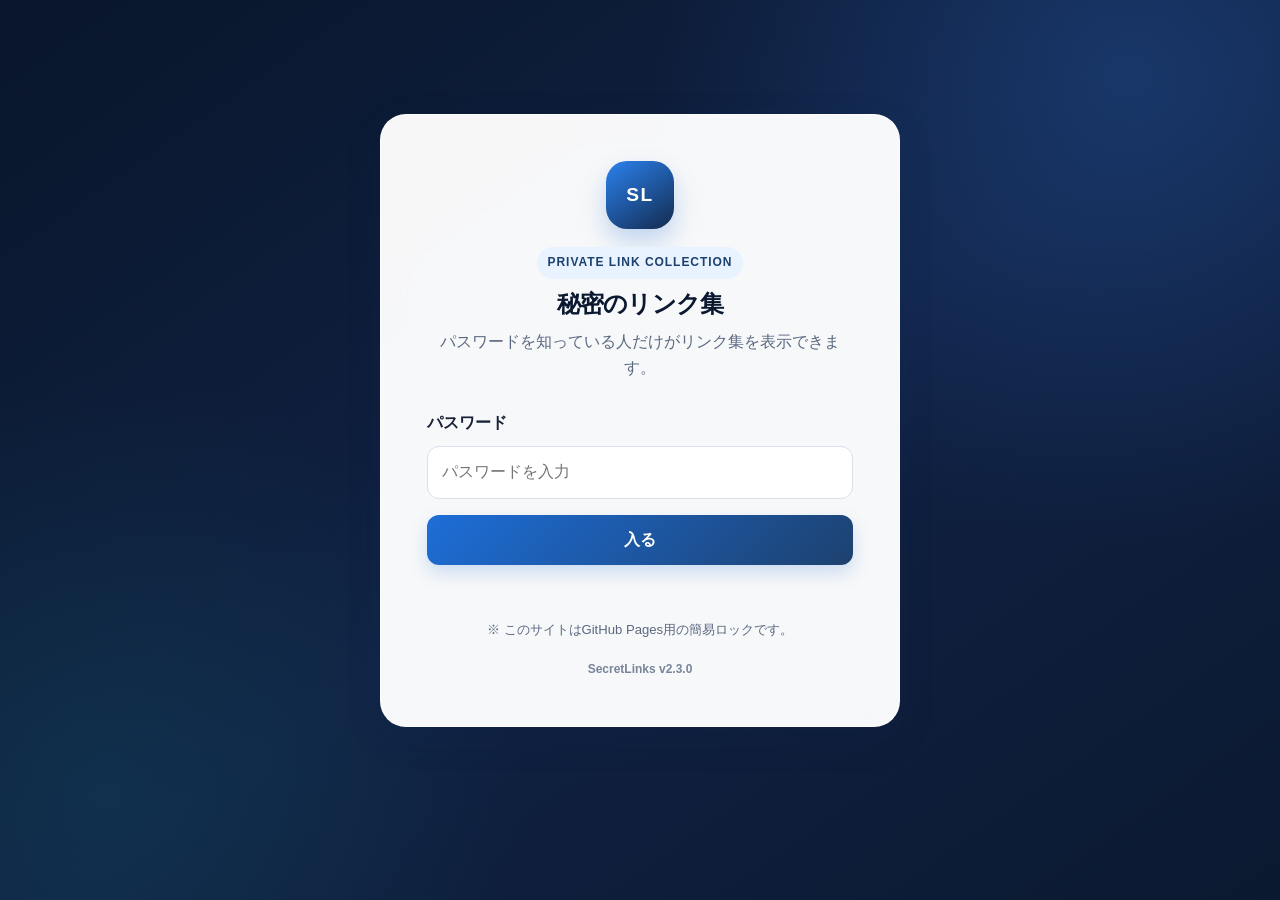
==== commit 7f434e34: "Add files via upload" ====
--- a/index.html
+++ b/index.html
@@ -4,12 +4,21 @@
   <meta charset="UTF-8" />
   <meta name="viewport" content="width=device-width, initial-scale=1.0" />
   <meta name="description" content="自作Webツールをまとめた個人用リンク集" />
+  <meta name="theme-color" content="#0d1b33" />
+  <meta name="color-scheme" content="light" />
   <title>Secret Links</title>
-  <link rel="stylesheet" href="style.css" />
+  <link rel="stylesheet" href="style.css?v=203" />
+  <link rel="manifest" href="manifest.webmanifest?v=230" />
+  <link rel="apple-touch-icon" href="icons/icon-192.png?v=230" />
+  <meta name="apple-mobile-web-app-capable" content="yes" />
+  <meta name="apple-mobile-web-app-status-bar-style" content="black-translucent" />
+  <meta name="apple-mobile-web-app-title" content="SecretLinks" />
 </head>
 <body>
+  <a class="skip-link" href="#linksTitle">本文へ移動</a>
   <main class="app">
     <section id="loginScreen" class="login-card" aria-labelledby="loginTitle">
+      <div class="brand-mark" aria-hidden="true">SL</div>
       <p class="badge">Private Link Collection</p>
       <h1 id="loginTitle">秘密のリンク集</h1>
       <p class="description">パスワードを知っている人だけがリンク集を表示できます。</p>
@@ -28,14 +37,15 @@
 
       <p id="loginMessage" class="message" role="status" aria-live="polite"></p>
       <p class="note">※ このサイトはGitHub Pages用の簡易ロックです。</p>
+      <p class="version-label">SecretLinks v2.3.0</p>
     </section>
 
     <section id="linksScreen" class="links-screen hidden" aria-labelledby="linksTitle">
       <header class="header">
         <div>
-          <p class="badge">Unlocked</p>
+          <p class="badge"><span class="status-dot" aria-hidden="true"></span>Unlocked</p>
           <h1 id="linksTitle">リンク集</h1>
-          <p class="description">自分で作ったツールをまとめるページです。</p>
+          <p class="description">自分で作ったツールをまとめる、自作ツールのホームです。</p>
         </div>
         <button id="logoutButton" class="logout-button" type="button">ログアウト</button>
       </header>
@@ -70,10 +80,20 @@
 
       <p id="resultCount" class="result-count" aria-live="polite"></p>
       <section id="linkGrid" class="link-grid" aria-label="ツール一覧"></section>
-      <p id="emptyMessage" class="empty-message hidden">条件に合うツールはありません。</p>
+      <p id="emptyMessage" class="empty-message hidden">条件に合うツールはありません。検索語やカテゴリーを変更してください。</p>
+      <footer class="site-footer"><p>SecretLinks <span>v2.3.0</span></p><p>25 tools · Made for iPad and web</p></footer>
     </section>
   </main>
 
-  <script src="script.js"></script>
+  <script src="script.js?v=203"></script>
+  <script>
+    if ("serviceWorker" in navigator) {
+      window.addEventListener("load", () => {
+        navigator.serviceWorker.register("./sw.js?v=230").catch((error) => {
+          console.error("Service Worker registration failed:", error);
+        });
+      });
+    }
+  </script>
 </body>
 </html>
--- a/style.css
+++ b/style.css
@@ -1,308 +1,480 @@
-* {
-  box-sizing: border-box;
-}
-
+:root {
+  --navy-950: #0a1830;
+  --navy-900: #132b4f;
+  --navy-800: #1d416f;
+  --blue-600: #1d6ed8;
+  --blue-500: #2b82ef;
+  --blue-100: #e9f3ff;
+  --teal-500: #1aa6a6;
+  --surface: #ffffff;
+  --surface-soft: #f5f8fc;
+  --surface-muted: #eaf0f7;
+  --text: #172236;
+  --text-soft: #5a6980;
+  --border: #d7e0ec;
+  --danger: #b4232f;
+  --success: #18794e;
+  --shadow-sm: 0 2px 10px rgba(20, 46, 82, .08);
+  --shadow-md: 0 12px 36px rgba(20, 46, 82, .14);
+  --radius-sm: 12px;
+  --radius-md: 18px;
+  --radius-lg: 26px;
+  --focus: 0 0 0 4px rgba(43, 130, 239, .23);
+}
+
+* { box-sizing: border-box; }
+html { scroll-behavior: smooth; -webkit-text-size-adjust: 100%; }
 body {
   margin: 0;
-  font-family: system-ui, -apple-system, BlinkMacSystemFont, "Segoe UI", sans-serif;
-  background: linear-gradient(135deg, #0f172a, #1e293b);
-  color: #0f172a;
-}
-
-.app {
-  min-height: 100vh;
-  width: min(1100px, 100%);
-  margin: 0 auto;
-  padding: 32px 16px;
-  display: flex;
+  min-width: 320px;
+  min-height: 100dvh;
+  color: var(--text);
+  background:
+    radial-gradient(circle at 8% 0%, rgba(43,130,239,.18), transparent 35%),
+    radial-gradient(circle at 95% 15%, rgba(26,166,166,.12), transparent 30%),
+    linear-gradient(155deg, #eef5ff 0%, #f7f9fc 48%, #edf6f6 100%);
+  font-family: -apple-system, BlinkMacSystemFont, "Hiragino Sans", "Yu Gothic", "Noto Sans JP", sans-serif;
+  line-height: 1.65;
+}
+button, input { font: inherit; }
+button, a { -webkit-tap-highlight-color: transparent; }
+button { min-height: 44px; cursor: pointer; touch-action: manipulation; }
+.hidden { display: none !important; }
+.skip-link { position: fixed; left: 16px; top: -80px; z-index: 100; padding: 12px 18px; border-radius: 0 0 12px 12px; color: #fff; background: var(--navy-950); font-weight: 800; }
+.skip-link:focus { top: 0; }
+
+.app { width: min(1180px, calc(100% - 32px)); margin: 0 auto; padding: max(24px, env(safe-area-inset-top)) 0 max(40px, env(safe-area-inset-bottom)); }
+.login-card { width: min(520px, 100%); margin: clamp(36px, 10vh, 100px) auto; padding: clamp(26px, 5vw, 46px); text-align: center; background: rgba(255,255,255,.94); border: 1px solid rgba(255,255,255,.8); border-radius: var(--radius-lg); box-shadow: var(--shadow-md); backdrop-filter: blur(14px); }
+.brand-mark { display: grid; place-items: center; width: 68px; height: 68px; margin: 0 auto 18px; border-radius: 21px; color: #fff; background: linear-gradient(145deg, var(--blue-500), var(--navy-900)); box-shadow: 0 12px 24px rgba(29,110,216,.25); font-size: 1.2rem; font-weight: 900; letter-spacing: .08em; }
+.badge { display: inline-flex; align-items: center; gap: 8px; margin: 0 0 10px; padding: 6px 11px; color: var(--navy-800); background: var(--blue-100); border-radius: 999px; font-size: .75rem; font-weight: 850; letter-spacing: .08em; text-transform: uppercase; }
+.status-dot { width: 8px; height: 8px; border-radius: 50%; background: var(--success); box-shadow: 0 0 0 3px rgba(24,121,78,.14); }
+h1, h2, p { margin-top: 0; }
+h1 { margin-bottom: 10px; color: var(--navy-950); line-height: 1.26; letter-spacing: -.03em; }
+.description { max-width: 680px; margin-bottom: 0; color: var(--text-soft); }
+.login-form { display: grid; gap: 10px; margin-top: 28px; text-align: left; }
+.login-form label { font-weight: 800; }
+input[type="password"], input[type="search"] { width: 100%; min-height: 50px; border: 1px solid var(--border); border-radius: var(--radius-sm); color: var(--text); background: var(--surface); outline: 0; }
+input[type="password"] { padding: 12px 14px; }
+input:focus { border-color: var(--blue-500); box-shadow: var(--focus); background: #fff; }
+.main-button { margin-top: 6px; padding: 12px 20px; border: 0; border-radius: var(--radius-sm); color: #fff; background: linear-gradient(135deg, var(--blue-600), var(--navy-800)); font-weight: 850; box-shadow: 0 8px 18px rgba(29,110,216,.2); }
+.message { min-height: 1.6em; margin: 14px 0 0; font-weight: 800; }
+.note { margin: 14px 0 0; color: var(--text-soft); font-size: .82rem; }
+.version-label { margin: 20px 0 0; color: #77859a; font-size: .75rem; font-weight: 700; }
+
+.links-screen { padding: clamp(18px, 3vw, 34px); background: rgba(255,255,255,.9); border: 1px solid rgba(255,255,255,.85); border-radius: var(--radius-lg); box-shadow: var(--shadow-md); backdrop-filter: blur(14px); }
+.header { display: flex; align-items: flex-start; justify-content: space-between; gap: 24px; padding-bottom: 25px; border-bottom: 1px solid var(--border); }
+.logout-button { flex: 0 0 auto; padding: 10px 16px; border: 1px solid #f0bcc2; border-radius: var(--radius-sm); color: var(--danger); background: #fff7f8; font-weight: 800; }
+.portal-tools { display: grid; grid-template-columns: minmax(260px, 1fr) auto; gap: 14px; margin: 24px 0 18px; }
+.search-box { display: flex; align-items: center; gap: 8px; min-height: 52px; padding: 0 8px 0 14px; border: 1px solid var(--border); border-radius: var(--radius-md); background: var(--surface-soft); }
+.search-box:focus-within { border-color: var(--blue-500); box-shadow: var(--focus); background: #fff; }
+.search-box input { min-width: 0; padding: 10px 4px; border: 0; background: transparent; box-shadow: none; }
+.clear-search { padding: 8px 12px; border: 0; border-radius: 10px; color: var(--blue-600); background: var(--blue-100); font-weight: 800; }
+.view-filter { display: grid; grid-template-columns: repeat(3, auto); gap: 8px; }
+.view-button, .filter-button { padding: 9px 14px; border: 1px solid var(--border); border-radius: 999px; color: var(--text-soft); background: var(--surface); font-weight: 800; white-space: nowrap; }
+.view-button.active, .filter-button.active { color: #fff; border-color: var(--navy-800); background: var(--navy-800); box-shadow: 0 7px 15px rgba(19,43,79,.18); }
+.view-button.active::before, .filter-button.active::before { content: "✓ "; }
+.filter-nav { display: flex; gap: 8px; overflow-x: auto; padding: 4px 2px 12px; scrollbar-width: thin; }
+.quick-section { margin: 0 0 18px; padding: 18px; border: 1px solid #cfe2fb; border-radius: var(--radius-md); background: #f4f9ff; }
+.quick-heading { display: flex; align-items: center; justify-content: space-between; gap: 15px; margin-bottom: 12px; }
+.quick-heading h2 { margin: 0; font-size: 1rem; color: var(--navy-900); }
+.quick-heading button { padding: 8px 12px; border: 1px solid var(--border); border-radius: 10px; color: var(--text-soft); background: #fff; font-weight: 750; }
+.quick-grid { display: grid; grid-template-columns: repeat(auto-fit, minmax(180px, 1fr)); gap: 10px; }
+.quick-link { display: flex; align-items: center; gap: 10px; min-height: 48px; padding: 10px 12px; border: 1px solid var(--border); border-radius: 12px; color: var(--text); background: #fff; text-decoration: none; }
+.quick-link strong { font-size: .87rem; line-height: 1.35; }
+.result-count { margin: 3px 2px 14px; color: var(--text-soft); font-size: .9rem; font-weight: 800; }
+.link-grid { display: grid; grid-template-columns: repeat(auto-fit, minmax(min(100%, 250px), 1fr)); gap: 16px; }
+.link-card { position: relative; min-height: 225px; overflow: hidden; border: 1px solid var(--border); border-radius: var(--radius-md); background: var(--surface); box-shadow: var(--shadow-sm); transition: transform .18s ease, box-shadow .18s ease, border-color .18s ease; }
+.card-main-link { display: flex; flex-direction: column; height: 100%; min-height: 225px; padding: 25px 22px 22px; color: inherit; text-decoration: none; }
+.card-main-link .icon { display: grid; place-items: center; width: 48px; height: 48px; margin-bottom: 17px; border-radius: 15px; background: var(--blue-100); font-size: 1.45rem; }
+.card-main-link h2 { padding-right: 35px; margin-bottom: 8px; color: var(--navy-950); font-size: 1.06rem; line-height: 1.45; }
+.card-main-link p { margin-bottom: 0; color: var(--text-soft); font-size: .9rem; }
+.favorite-button { position: absolute; z-index: 2; top: 12px; right: 12px; display: grid; place-items: center; width: 44px; height: 44px; padding: 0; border: 1px solid var(--border); border-radius: 50%; color: #8793a5; background: rgba(255,255,255,.94); font-size: 1.25rem; }
+.favorite-button.active { color: #aa7000; border-color: #f2cf78; background: #fff9df; }
+.empty-message { padding: 30px 18px; border: 1px dashed var(--border); border-radius: var(--radius-md); color: var(--text-soft); background: var(--surface-soft); text-align: center; }
+.site-footer { display: flex; justify-content: space-between; gap: 20px; margin-top: 32px; padding-top: 20px; border-top: 1px solid var(--border); color: var(--text-soft); font-size: .8rem; font-weight: 700; }
+.site-footer p { margin: 0; }
+.site-footer span { color: var(--blue-600); }
+
+button:hover, .quick-link:hover { filter: brightness(.98); }
+.link-card:hover { transform: translateY(-3px); border-color: #9fc4f3; box-shadow: 0 14px 28px rgba(20,46,82,.13); }
+button:active, .quick-link:active, .link-card:active { transform: translateY(1px) scale(.99); }
+a:focus-visible, button:focus-visible, input:focus-visible { outline: 3px solid var(--blue-500); outline-offset: 3px; }
+
+@media (max-width: 820px) {
+  .portal-tools { grid-template-columns: 1fr; }
+  .view-filter { grid-template-columns: repeat(3, 1fr); }
+  .view-button { white-space: normal; line-height: 1.3; }
+  .link-grid { grid-template-columns: repeat(2, minmax(0, 1fr)); }
+}
+@media (max-width: 560px) {
+  .app { width: min(100% - 20px, 1180px); padding-top: 12px; }
+  .links-screen { padding: 20px 14px; border-radius: 20px; }
+  .login-card { margin: 24px auto; padding: 28px 20px; }
+  .header { flex-direction: column; }
+  .logout-button { width: 100%; }
+  .view-filter { grid-template-columns: 1fr; }
+  .link-grid { grid-template-columns: 1fr; }
+  .link-card, .card-main-link { min-height: 0; }
+  .quick-heading, .site-footer { align-items: stretch; flex-direction: column; }
+  .quick-heading button { width: 100%; }
+}
+@media (prefers-reduced-motion: reduce) {
+  *, *::before, *::after { scroll-behavior: auto !important; transition: none !important; animation: none !important; }
+}
+@media (prefers-contrast: more) {
+  :root { --border: #8390a2; --text-soft: #334155; }
+  .link-card, .search-box, .view-button, .filter-button { border-width: 2px; }
+}
+
+/* v2.0.0 navy unified theme */
+body {
+  color: #f7f9ff;
+  background:
+    radial-gradient(circle at 88% 8%, rgba(36, 82, 154, .46), transparent 34%),
+    radial-gradient(circle at 8% 88%, rgba(26, 166, 166, .12), transparent 30%),
+    linear-gradient(145deg, #09162b 0%, #102143 52%, #0b1930 100%);
+  background-attachment: fixed;
+}
+
+.links-screen {
+  background: transparent;
+  border: 0;
+  border-radius: 0;
+  box-shadow: none;
+  backdrop-filter: none;
+}
+
+.header {
+  min-height: 215px;
   align-items: center;
-  justify-content: center;
-}
+  padding: 28px 22px 34px;
+  border-bottom: 0;
+}
+
+.header h1 {
+  color: #ffffff;
+  font-size: clamp(2.35rem, 6vw, 4.8rem);
+  letter-spacing: -.045em;
+}
+
+.header .description {
+  color: #c4cee0;
+  font-size: clamp(.96rem, 1.8vw, 1.16rem);
+}
+
+.header .badge {
+  color: #dbe9ff;
+  background: #1b3b6a;
+}
+
+.logout-button {
+  color: #ffffff;
+  border-color: rgba(255,255,255,.16);
+  background: #2c4775;
+  box-shadow: 0 10px 22px rgba(0,0,0,.16);
+}
+
+.portal-tools,
+.quick-section,
+.filter-nav,
+.link-grid,
+.result-count,
+.empty-message,
+.site-footer {
+  position: relative;
+  z-index: 1;
+}
+
+.portal-tools {
+  margin-top: 0;
+  padding: 22px;
+  border-radius: 24px 24px 0 0;
+  background: #ffffff;
+}
+
+.search-box {
+  border-color: #cbd8e8;
+  background: #f3f7fc;
+}
+
+.view-button,
+.filter-button {
+  color: #52627a;
+  border-color: #cfdaea;
+  background: #ffffff;
+}
+
+.view-button.active,
+.filter-button.active {
+  color: #ffffff;
+  border-color: #204b82;
+  background: #204b82;
+}
+
+.quick-section {
+  margin: 0;
+  padding: 18px 22px 22px;
+  border: 0;
+  border-radius: 0;
+  background: #ffffff;
+}
+
+.quick-section:not(.hidden)::before {
+  content: "";
+  position: absolute;
+  inset: 8px 22px 0;
+  z-index: -1;
+  border: 1px solid #cfe1f7;
+  border-radius: 18px;
+  background: #f3f8ff;
+}
+
+.quick-heading,
+.quick-grid {
+  margin-left: 18px;
+  margin-right: 18px;
+}
+
+.filter-nav {
+  margin: 0;
+  padding: 18px 22px 12px;
+  background: #ffffff;
+}
+
+.result-count {
+  margin: 0;
+  padding: 0 24px 14px;
+  color: #5a6980;
+  background: #ffffff;
+}
+
+.link-grid {
+  margin: 0;
+  padding: 0 22px 28px;
+  background: #ffffff;
+}
+
+.link-card {
+  border-color: #d4dfed;
+  background: #ffffff;
+  box-shadow: 0 8px 22px rgba(15, 39, 74, .08);
+}
+
+.empty-message {
+  margin: 0;
+  color: #5a6980;
+  border: 0;
+  border-radius: 0;
+  background: #ffffff;
+}
+
+.site-footer {
+  margin-top: 0;
+  padding: 22px 24px 26px;
+  color: #9fadc2;
+  border-top: 1px solid rgba(255,255,255,.13);
+  background: transparent;
+}
+
+.site-footer span { color: #8dbfff; }
 
 .login-card {
-  width: 100%;
-  max-width: 480px;
-  background: #ffffff;
-  border-radius: 28px;
-  padding: 32px;
-  box-shadow: 0 24px 70px rgba(0, 0, 0, 0.35);
-  text-align: center;
-}
-
-.badge {
-  display: inline-block;
-  margin: 0 0 12px;
-  padding: 6px 12px;
-  border-radius: 999px;
-  background: #dbeafe;
-  color: #1d4ed8;
-  font-size: 13px;
-  font-weight: 800;
-}
-
-h1 {
-  margin: 0;
-  font-size: clamp(32px, 6vw, 52px);
-  letter-spacing: -0.04em;
-}
-
-.description {
-  margin: 12px 0 0;
-  color: #64748b;
-  line-height: 1.7;
-}
-
-.login-form {
+  color: var(--text);
+  background: rgba(255,255,255,.97);
+}
+
+.login-card h1 { color: var(--navy-950); }
+
+@media (max-width: 820px) {
+  .header { min-height: 185px; }
+}
+
+@media (max-width: 560px) {
+  .links-screen { padding: 8px 0 0; }
+  .header { min-height: 0; padding: 22px 10px 30px; }
+  .header h1 { font-size: 2.55rem; }
+  .logout-button { width: 100%; }
+  .portal-tools { padding: 16px; border-radius: 20px 20px 0 0; }
+  .quick-section { padding: 14px 16px 18px; }
+  .quick-section:not(.hidden)::before { inset: 5px 16px 0; }
+  .quick-heading, .quick-grid { margin-left: 12px; margin-right: 12px; }
+  .filter-nav { padding: 15px 16px 10px; }
+  .result-count { padding: 0 18px 12px; }
+  .link-grid { padding: 0 16px 22px; }
+  .site-footer { padding-left: 18px; padding-right: 18px; }
+}
+
+/* v2.0.1 category spacing fix */
+.filter-nav {
+  flex-wrap: wrap;
+  gap: 12px;
+  overflow-x: visible;
+  padding: 26px 28px 18px;
+}
+
+.filter-button {
+  flex: 0 0 auto;
+  min-height: 50px;
+  padding: 10px 18px;
+  line-height: 1.35;
+}
+
+.result-count {
+  padding: 2px 30px 22px;
+}
+
+.link-grid {
+  padding-top: 4px;
+}
+
+@media (max-width: 820px) {
+  .filter-nav {
+    gap: 10px;
+    padding: 22px 22px 16px;
+  }
+
+  .filter-button {
+    min-height: 48px;
+    padding: 9px 15px;
+  }
+
+  .result-count {
+    padding: 2px 24px 20px;
+  }
+}
+
+@media (max-width: 560px) {
+  .filter-nav {
+    display: grid;
+    grid-template-columns: repeat(2, minmax(0, 1fr));
+    gap: 10px;
+    padding: 20px 16px 16px;
+  }
+
+  .filter-button {
+    width: 100%;
+    white-space: normal;
+  }
+
+  .filter-button:first-child,
+  .filter-button:last-child {
+    grid-column: auto;
+  }
+
+  .result-count {
+    padding: 2px 18px 18px;
+  }
+}
+
+/* v2.0.2 category section vertical spacing fix */
+.filter-nav {
   margin-top: 28px;
-  text-align: left;
-}
-
-.login-form label {
-  display: block;
-  margin-bottom: 8px;
-  font-weight: 800;
-}
-
-input {
-  width: 100%;
-  padding: 15px;
-  border: 2px solid #cbd5e1;
-  border-radius: 14px;
-  font-size: 16px;
-  outline: none;
-}
-
-input:focus {
-  border-color: #2563eb;
-}
-
-button {
-  border: none;
-  border-radius: 14px;
-  font-weight: 800;
-  cursor: pointer;
-}
-
-.main-button {
-  width: 100%;
-  margin-top: 16px;
-  padding: 15px;
-  background: #2563eb;
-  color: #ffffff;
-  font-size: 16px;
-}
-
-.main-button:hover {
-  background: #1d4ed8;
-}
-
-.message {
-  min-height: 24px;
-  margin: 16px 0 0;
-  color: #dc2626;
-  font-weight: 700;
-}
-
-.note {
-  margin: 20px 0 0;
-  color: #94a3b8;
-  font-size: 13px;
-  line-height: 1.6;
-}
-
-.hidden {
-  display: none;
-}
-
-.links-screen {
-  width: 100%;
-}
-
-.header {
-  display: flex;
-  justify-content: space-between;
-  align-items: flex-start;
-  gap: 16px;
-  margin-bottom: 28px;
-  color: #ffffff;
-}
-
-.header .description {
-  color: #cbd5e1;
-}
-
-.logout-button {
-  padding: 12px 16px;
-  background: #fee2e2;
-  color: #b91c1c;
-  white-space: nowrap;
-}
-
-.logout-button:hover {
-  background: #fecaca;
+  padding: 24px 28px 16px;
+  border-radius: 24px 24px 0 0;
+  background: #ffffff;
+}
+
+.result-count {
+  margin: 0;
+  padding: 8px 30px 26px;
+  background: #ffffff;
 }
 
 .link-grid {
-  display: grid;
-  grid-template-columns: repeat(3, 1fr);
-  gap: 18px;
-}
-
-.link-card {
-  display: block;
-  min-height: 190px;
-  padding: 24px;
-  border-radius: 24px;
-  background: #ffffff;
-  color: #0f172a;
-  text-decoration: none;
-  box-shadow: 0 18px 45px rgba(0, 0, 0, 0.25);
-  transition: transform 0.2s, box-shadow 0.2s;
-}
-
-.link-card:hover {
-  transform: translateY(-6px);
-  box-shadow: 0 24px 60px rgba(0, 0, 0, 0.32);
-}
-
-.icon {
-  display: inline-flex;
-  width: 48px;
-  height: 48px;
-  align-items: center;
-  justify-content: center;
-  border-radius: 16px;
-  background: #eff6ff;
-  font-size: 26px;
-}
-
-.link-card h2 {
-  margin: 18px 0 8px;
-  font-size: 20px;
-}
-
-.link-card p {
-  margin: 0;
-  color: #64748b;
-  line-height: 1.6;
-}
-
-@media (max-width: 860px) {
-  .app {
-    align-items: flex-start;
-  }
-
-  .header {
-    flex-direction: column;
+  padding-top: 28px;
+  border-top: 1px solid #e2e9f2;
+}
+
+@media (max-width: 820px) {
+  .filter-nav {
+    margin-top: 24px;
+    padding: 22px 22px 14px;
+  }
+
+  .result-count {
+    padding: 8px 24px 22px;
   }
 
   .link-grid {
-    grid-template-columns: repeat(2, 1fr);
+    padding-top: 24px;
   }
 }
 
 @media (max-width: 560px) {
-  .login-card {
-    padding: 24px;
-    border-radius: 22px;
+  .filter-nav {
+    margin-top: 20px;
+    padding: 20px 16px 14px;
+    border-radius: 20px 20px 0 0;
+  }
+
+  .result-count {
+    padding: 8px 18px 20px;
   }
 
   .link-grid {
-    grid-template-columns: 1fr;
-  }
-
-  .logout-button {
-    width: 100%;
-  }
-}
-
-/* カテゴリー絞り込み */
+    padding-top: 20px;
+  }
+}
+
+/* v2.0.3 actual category selector fix */
 .category-filter {
   display: flex;
   flex-wrap: wrap;
-  gap: 10px;
-  margin: 0 0 14px;
-}
-
-.filter-button {
-  padding: 10px 14px;
-  border: 1px solid rgba(255, 255, 255, 0.3);
-  border-radius: 999px;
-  background: rgba(255, 255, 255, 0.1);
-  color: #e2e8f0;
-  font-size: 14px;
-  transition: background 0.2s, color 0.2s, transform 0.2s;
-}
-
-.filter-button:hover {
-  background: rgba(255, 255, 255, 0.2);
-  transform: translateY(-2px);
-}
-
-.filter-button.active,
-.filter-button[aria-pressed="true"] {
-  background: #ffffff;
-  color: #1d4ed8;
-}
-
-.result-count {
-  min-height: 22px;
-  margin: 0 0 16px;
-  color: #cbd5e1;
-  font-size: 14px;
-  font-weight: 700;
-}
-
-.empty-message {
-  margin: 24px 0 0;
-  padding: 24px;
-  border-radius: 20px;
-  background: rgba(255, 255, 255, 0.1);
-  color: #e2e8f0;
-  text-align: center;
-  font-weight: 700;
-}
-
-.link-card:focus-visible,
-.filter-button:focus-visible,
-.logout-button:focus-visible,
-.main-button:focus-visible,
-input:focus-visible {
-  outline: 3px solid #60a5fa;
-  outline-offset: 4px;
+  gap: 12px;
+  overflow: visible;
+  margin: 32px 0 0;
+  padding: 26px 30px 18px;
+  border-radius: 24px 24px 0 0;
+  background: #ffffff;
+}
+
+.category-filter + .result-count {
+  margin: 0;
+  padding: 10px 30px 30px;
+  background: #ffffff;
+}
+
+.category-filter + .result-count + .link-grid {
+  padding-top: 30px;
+  border-top: 1px solid #e2e9f2;
+}
+
+@media (max-width: 820px) {
+  .category-filter {
+    gap: 10px;
+    margin-top: 28px;
+    padding: 24px 24px 16px;
+  }
+
+  .category-filter + .result-count {
+    padding: 10px 24px 26px;
+  }
+
+  .category-filter + .result-count + .link-grid {
+    padding-top: 26px;
+  }
 }
 
 @media (max-width: 560px) {
   .category-filter {
-    gap: 8px;
-  }
-
-  .filter-button {
-    flex: 1 1 calc(50% - 8px);
-  }
-}
-
-
-/* 検索・お気に入り・最近使ったツール */
-.portal-tools { display:grid; grid-template-columns:minmax(260px,1fr) auto; gap:12px; margin:0 0 18px; }
-.search-box { display:flex; align-items:center; gap:10px; padding:8px 10px 8px 14px; border:1px solid rgba(255,255,255,.28); border-radius:16px; background:rgba(255,255,255,.11); }
-.search-box input { flex:1; min-width:0; padding:6px 0; border:0; background:transparent; color:#fff; font-size:16px; outline:0; }
-.search-box input::placeholder { color:#cbd5e1; }
-.clear-search { padding:7px 10px; border:0; border-radius:10px; background:rgba(255,255,255,.17); color:#fff; font-weight:800; }
-.view-filter { display:flex; gap:8px; }
-.view-button { padding:11px 14px; border:1px solid rgba(255,255,255,.3); border-radius:14px; background:rgba(255,255,255,.1); color:#e2e8f0; font-weight:800; }
-.view-button.active { background:#fff; color:#1d4ed8; }
-.quick-section { margin:0 0 20px; padding:18px; border:1px solid rgba(255,255,255,.2); border-radius:20px; background:rgba(255,255,255,.08); }
-.quick-heading { display:flex; align-items:center; justify-content:space-between; gap:12px; margin-bottom:12px; }
-.quick-heading h2 { margin:0; color:#fff; font-size:18px; }
-.quick-heading button { padding:7px 10px; border:0; border-radius:10px; background:rgba(255,255,255,.14); color:#e2e8f0; }
-.quick-grid { display:flex; gap:10px; overflow-x:auto; padding-bottom:4px; }
-.quick-link { flex:0 0 190px; display:flex; align-items:center; gap:10px; padding:12px; border-radius:15px; background:#fff; color:#0f172a; text-decoration:none; font-weight:850; }
-.quick-link span { font-size:28px; }
-.link-card { position:relative; }
-.favorite-button { position:absolute; top:13px; right:13px; z-index:2; width:40px; height:40px; border:0; border-radius:50%; background:#e2e8f0; color:#64748b; font-size:21px; line-height:1; }
-.favorite-button.active { background:#fef3c7; color:#d97706; }
-.link-card h2 { padding-right:38px; }
-.view-button:focus-visible,.clear-search:focus-visible,.favorite-button:focus-visible,.quick-heading button:focus-visible { outline:3px solid #60a5fa; outline-offset:4px; }
-@media (max-width:760px){ .portal-tools{grid-template-columns:1fr}.view-filter{display:grid;grid-template-columns:repeat(3,1fr)}.view-button{padding:10px 7px;font-size:13px} }
-@media (max-width:560px){ .quick-link{flex-basis:165px}.search-box{border-radius:14px} }
+    display: grid;
+    grid-template-columns: repeat(2, minmax(0, 1fr));
+    gap: 10px;
+    margin-top: 22px;
+    padding: 20px 16px 16px;
+    border-radius: 20px 20px 0 0;
+  }
+
+  .category-filter .filter-button {
+    width: 100%;
+    white-space: normal;
+  }
+
+  .category-filter + .result-count {
+    padding: 10px 18px 22px;
+  }
+
+  .category-filter + .result-count + .link-grid {
+    padding-top: 22px;
+  }
+}
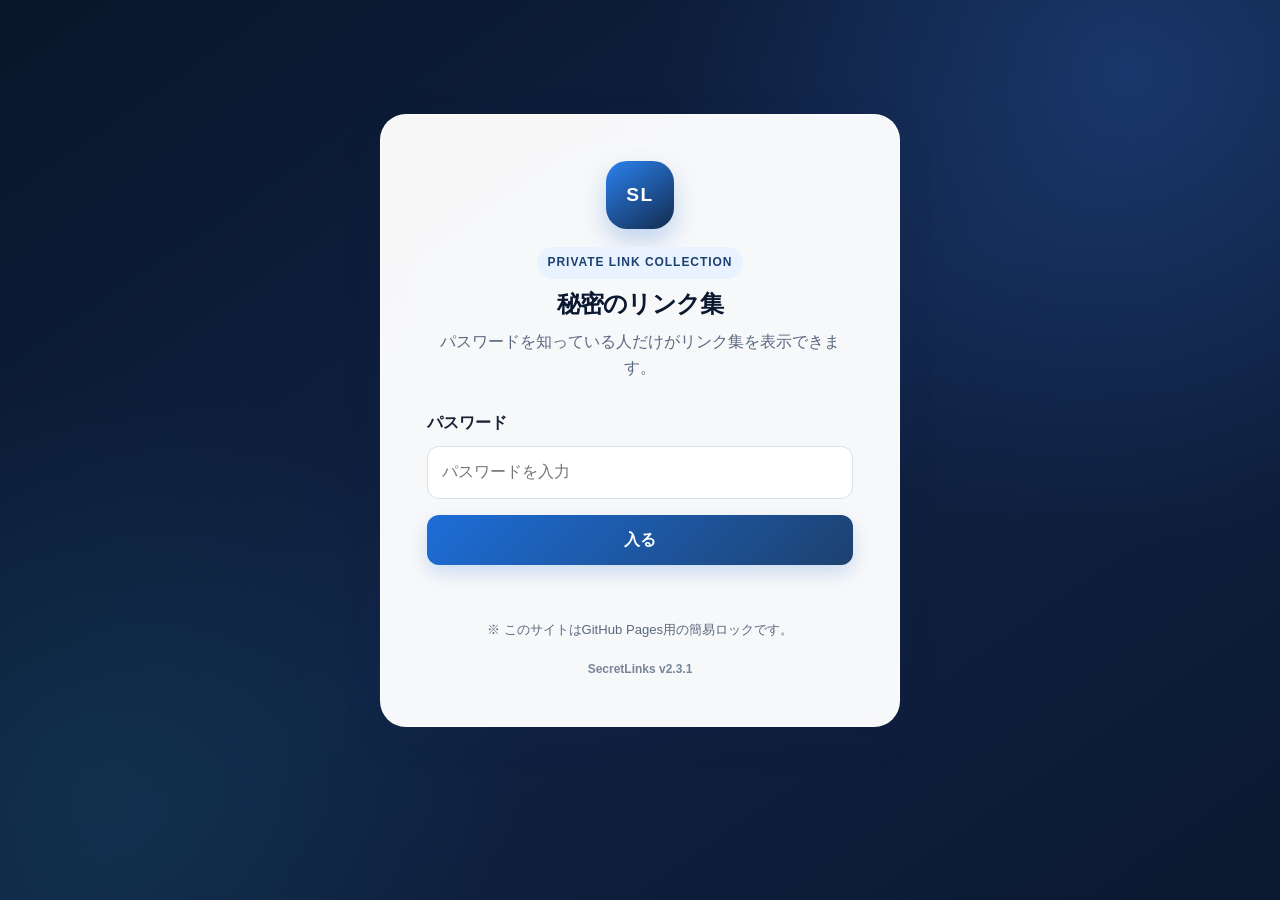
==== commit 8c0ac6b4: "Add files via upload" ====
--- a/index.html
+++ b/index.html
@@ -7,7 +7,7 @@
   <meta name="theme-color" content="#0d1b33" />
   <meta name="color-scheme" content="light" />
   <title>Secret Links</title>
-  <link rel="stylesheet" href="style.css?v=203" />
+  <link rel="stylesheet" href="style.css?v=231" />
   <link rel="manifest" href="manifest.webmanifest?v=230" />
   <link rel="apple-touch-icon" href="icons/icon-192.png?v=230" />
   <meta name="apple-mobile-web-app-capable" content="yes" />
@@ -37,7 +37,7 @@
 
       <p id="loginMessage" class="message" role="status" aria-live="polite"></p>
       <p class="note">※ このサイトはGitHub Pages用の簡易ロックです。</p>
-      <p class="version-label">SecretLinks v2.3.0</p>
+      <p class="version-label">SecretLinks v2.3.1</p>
     </section>
 
     <section id="linksScreen" class="links-screen hidden" aria-labelledby="linksTitle">
@@ -81,11 +81,11 @@
       <p id="resultCount" class="result-count" aria-live="polite"></p>
       <section id="linkGrid" class="link-grid" aria-label="ツール一覧"></section>
       <p id="emptyMessage" class="empty-message hidden">条件に合うツールはありません。検索語やカテゴリーを変更してください。</p>
-      <footer class="site-footer"><p>SecretLinks <span>v2.3.0</span></p><p>25 tools · Made for iPad and web</p></footer>
+      <footer class="site-footer"><p>SecretLinks <span>v2.3.1</span></p><p>25 tools · Made for iPad and web</p></footer>
     </section>
   </main>
 
-  <script src="script.js?v=203"></script>
+  <script src="script.js?v=231"></script>
   <script>
     if ("serviceWorker" in navigator) {
       window.addEventListener("load", () => {
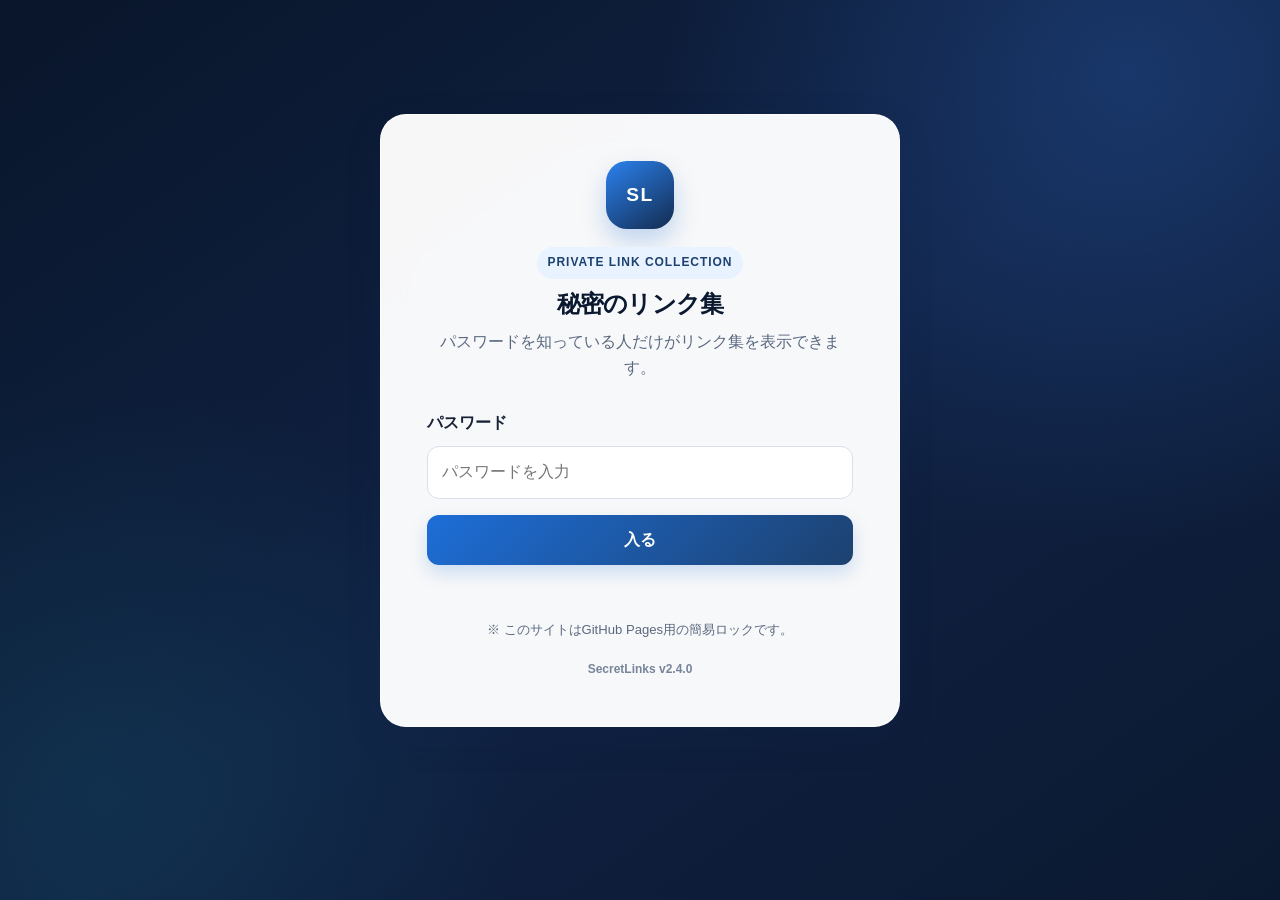
==== commit b902c9cf: "Add files via upload" ====
--- a/index.html
+++ b/index.html
@@ -7,7 +7,7 @@
   <meta name="theme-color" content="#0d1b33" />
   <meta name="color-scheme" content="light" />
   <title>Secret Links</title>
-  <link rel="stylesheet" href="style.css?v=231" />
+  <link rel="stylesheet" href="style.css?v=240" />
   <link rel="manifest" href="manifest.webmanifest?v=230" />
   <link rel="apple-touch-icon" href="icons/icon-192.png?v=230" />
   <meta name="apple-mobile-web-app-capable" content="yes" />
@@ -37,7 +37,7 @@
 
       <p id="loginMessage" class="message" role="status" aria-live="polite"></p>
       <p class="note">※ このサイトはGitHub Pages用の簡易ロックです。</p>
-      <p class="version-label">SecretLinks v2.3.1</p>
+      <p class="version-label">SecretLinks v2.4.0</p>
     </section>
 
     <section id="linksScreen" class="links-screen hidden" aria-labelledby="linksTitle">
@@ -81,15 +81,15 @@
       <p id="resultCount" class="result-count" aria-live="polite"></p>
       <section id="linkGrid" class="link-grid" aria-label="ツール一覧"></section>
       <p id="emptyMessage" class="empty-message hidden">条件に合うツールはありません。検索語やカテゴリーを変更してください。</p>
-      <footer class="site-footer"><p>SecretLinks <span>v2.3.1</span></p><p>25 tools · Made for iPad and web</p></footer>
+      <footer class="site-footer"><p>SecretLinks <span>v2.4.0</span></p><p>26 tools · Made for iPad and web</p></footer>
     </section>
   </main>
 
-  <script src="script.js?v=231"></script>
+  <script src="script.js?v=240"></script>
   <script>
     if ("serviceWorker" in navigator) {
       window.addEventListener("load", () => {
-        navigator.serviceWorker.register("./sw.js?v=230").catch((error) => {
+        navigator.serviceWorker.register("./sw.js?v=240").catch((error) => {
           console.error("Service Worker registration failed:", error);
         });
       });
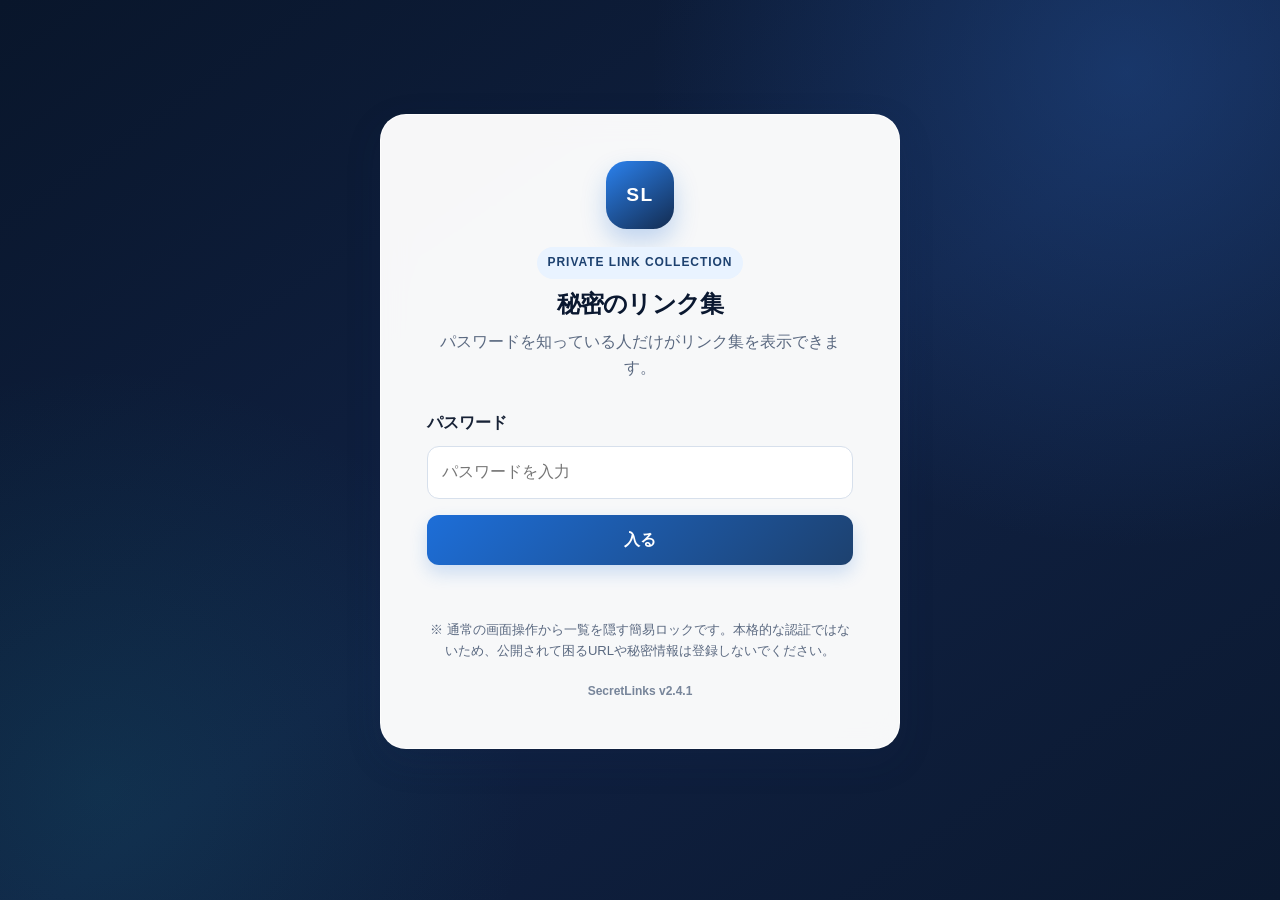
==== commit 441a7fca: "Add files via upload" ====
--- a/index.html
+++ b/index.html
@@ -7,9 +7,9 @@
   <meta name="theme-color" content="#0d1b33" />
   <meta name="color-scheme" content="light" />
   <title>Secret Links</title>
-  <link rel="stylesheet" href="style.css?v=240" />
-  <link rel="manifest" href="manifest.webmanifest?v=230" />
-  <link rel="apple-touch-icon" href="icons/icon-192.png?v=230" />
+  <link rel="stylesheet" href="style.css?v=241" />
+  <link rel="manifest" href="manifest.webmanifest?v=241" />
+  <link rel="apple-touch-icon" href="icons/icon-192.png?v=241" />
   <meta name="apple-mobile-web-app-capable" content="yes" />
   <meta name="apple-mobile-web-app-status-bar-style" content="black-translucent" />
   <meta name="apple-mobile-web-app-title" content="SecretLinks" />
@@ -36,8 +36,8 @@
       </form>
 
       <p id="loginMessage" class="message" role="status" aria-live="polite"></p>
-      <p class="note">※ このサイトはGitHub Pages用の簡易ロックです。</p>
-      <p class="version-label">SecretLinks v2.4.0</p>
+      <p class="note">※ 通常の画面操作から一覧を隠す簡易ロックです。本格的な認証ではないため、公開されて困るURLや秘密情報は登録しないでください。</p>
+      <p class="version-label">SecretLinks v2.4.1</p>
     </section>
 
     <section id="linksScreen" class="links-screen hidden" aria-labelledby="linksTitle">
@@ -80,16 +80,17 @@
 
       <p id="resultCount" class="result-count" aria-live="polite"></p>
       <section id="linkGrid" class="link-grid" aria-label="ツール一覧"></section>
+      <p id="portalMessage" class="portal-message" role="status" aria-live="polite"></p>
       <p id="emptyMessage" class="empty-message hidden">条件に合うツールはありません。検索語やカテゴリーを変更してください。</p>
-      <footer class="site-footer"><p>SecretLinks <span>v2.4.0</span></p><p>26 tools · Made for iPad and web</p></footer>
+      <footer class="site-footer"><p>SecretLinks <span>v2.4.1</span></p><p>26 tools · Made for iPad and web</p></footer>
     </section>
   </main>
 
-  <script src="script.js?v=240"></script>
+  <script src="script.js?v=241"></script>
   <script>
     if ("serviceWorker" in navigator) {
       window.addEventListener("load", () => {
-        navigator.serviceWorker.register("./sw.js?v=240").catch((error) => {
+        navigator.serviceWorker.register("./sw.js?v=241").catch((error) => {
           console.error("Service Worker registration failed:", error);
         });
       });
--- a/style.css
+++ b/style.css
@@ -478,3 +478,32 @@
     padding-top: 22px;
   }
 }
+
+
+/* v2.4.1 maintenance fixes */
+.portal-message {
+  min-height: 1.6em;
+  margin: 0;
+  padding: 0 30px 12px;
+  color: #155f46;
+  background: #ffffff;
+  font-size: .9rem;
+  font-weight: 800;
+}
+@media (hover: hover) and (pointer: fine) {
+  .link-card:hover {
+    transform: translateY(-3px);
+    border-color: #9fc4f3;
+    box-shadow: 0 14px 28px rgba(20,46,82,.13);
+  }
+}
+@media (hover: none), (pointer: coarse) {
+  .link-card:hover { transform: none; }
+}
+@media (max-width: 820px) {
+  body { background-attachment: scroll; }
+  .portal-message { padding-right: 24px; padding-left: 24px; }
+}
+@media (max-width: 560px) {
+  .portal-message { padding-right: 18px; padding-left: 18px; }
+}
